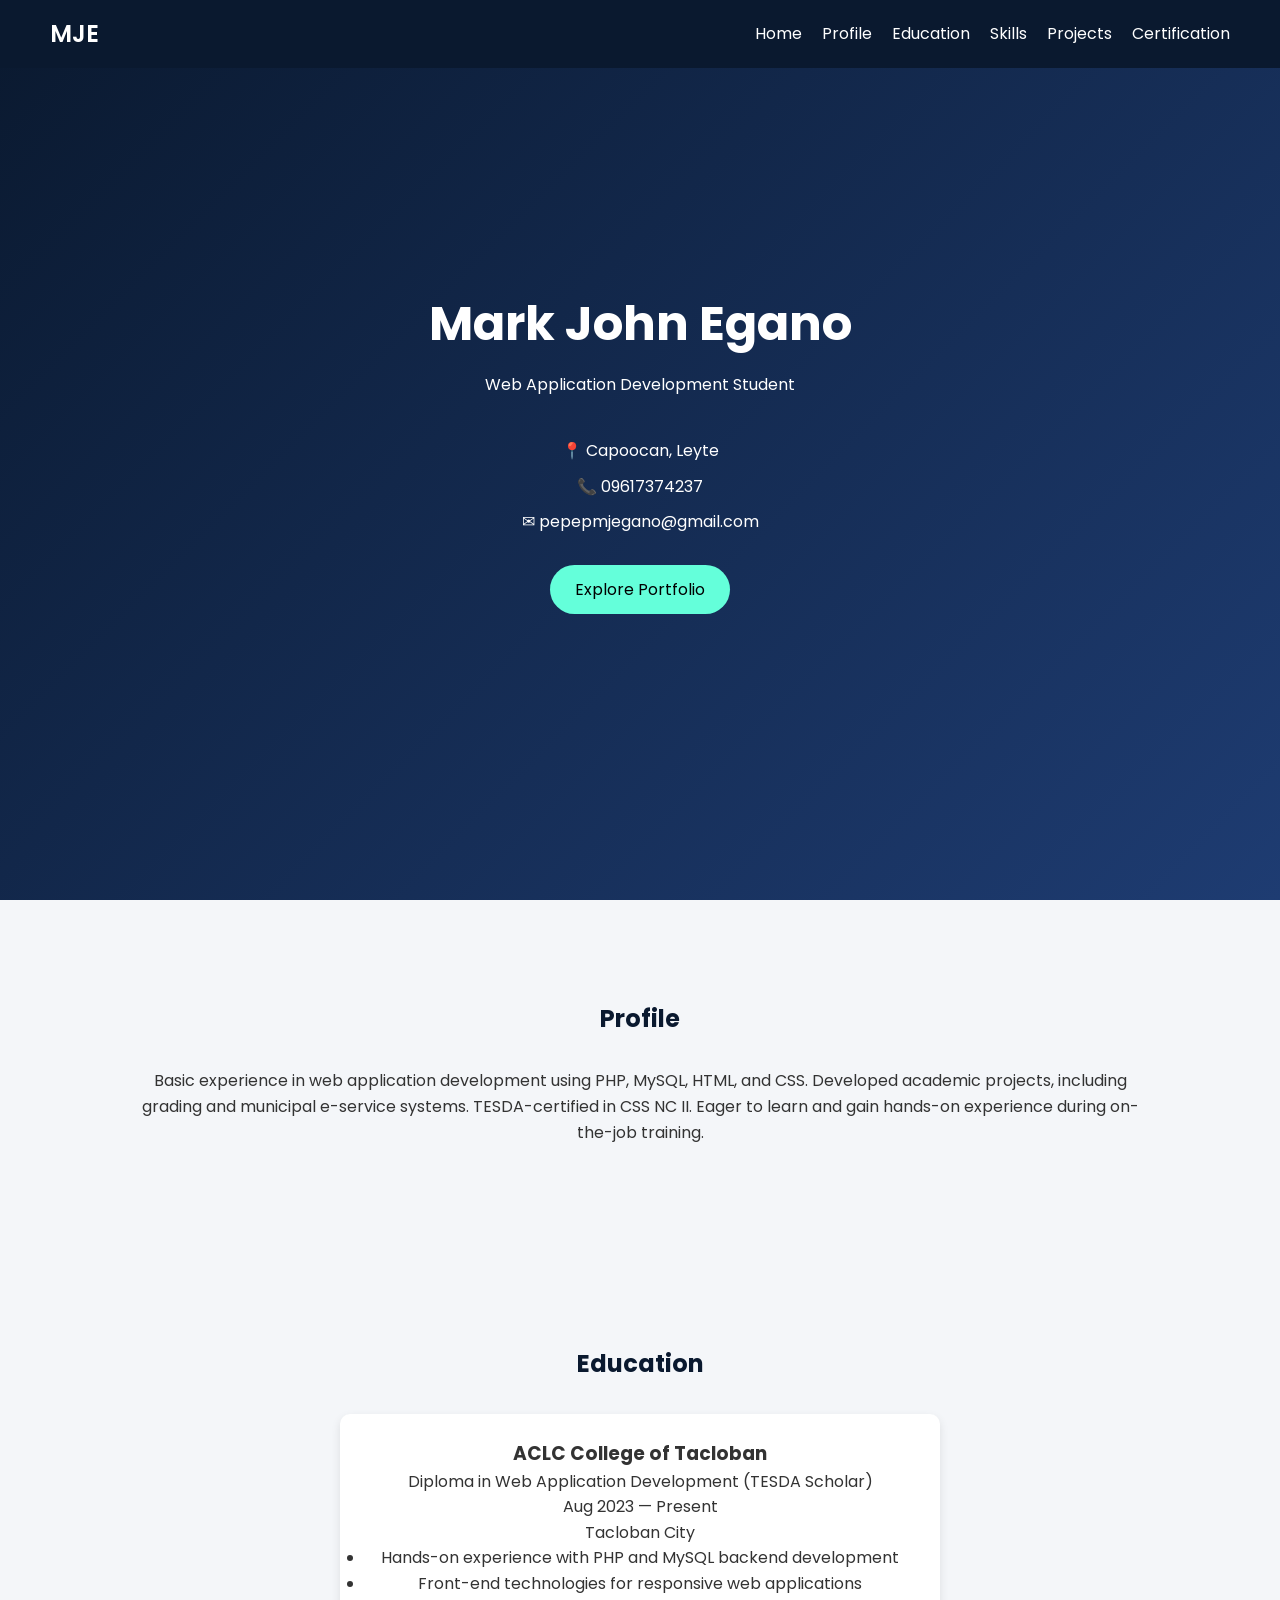
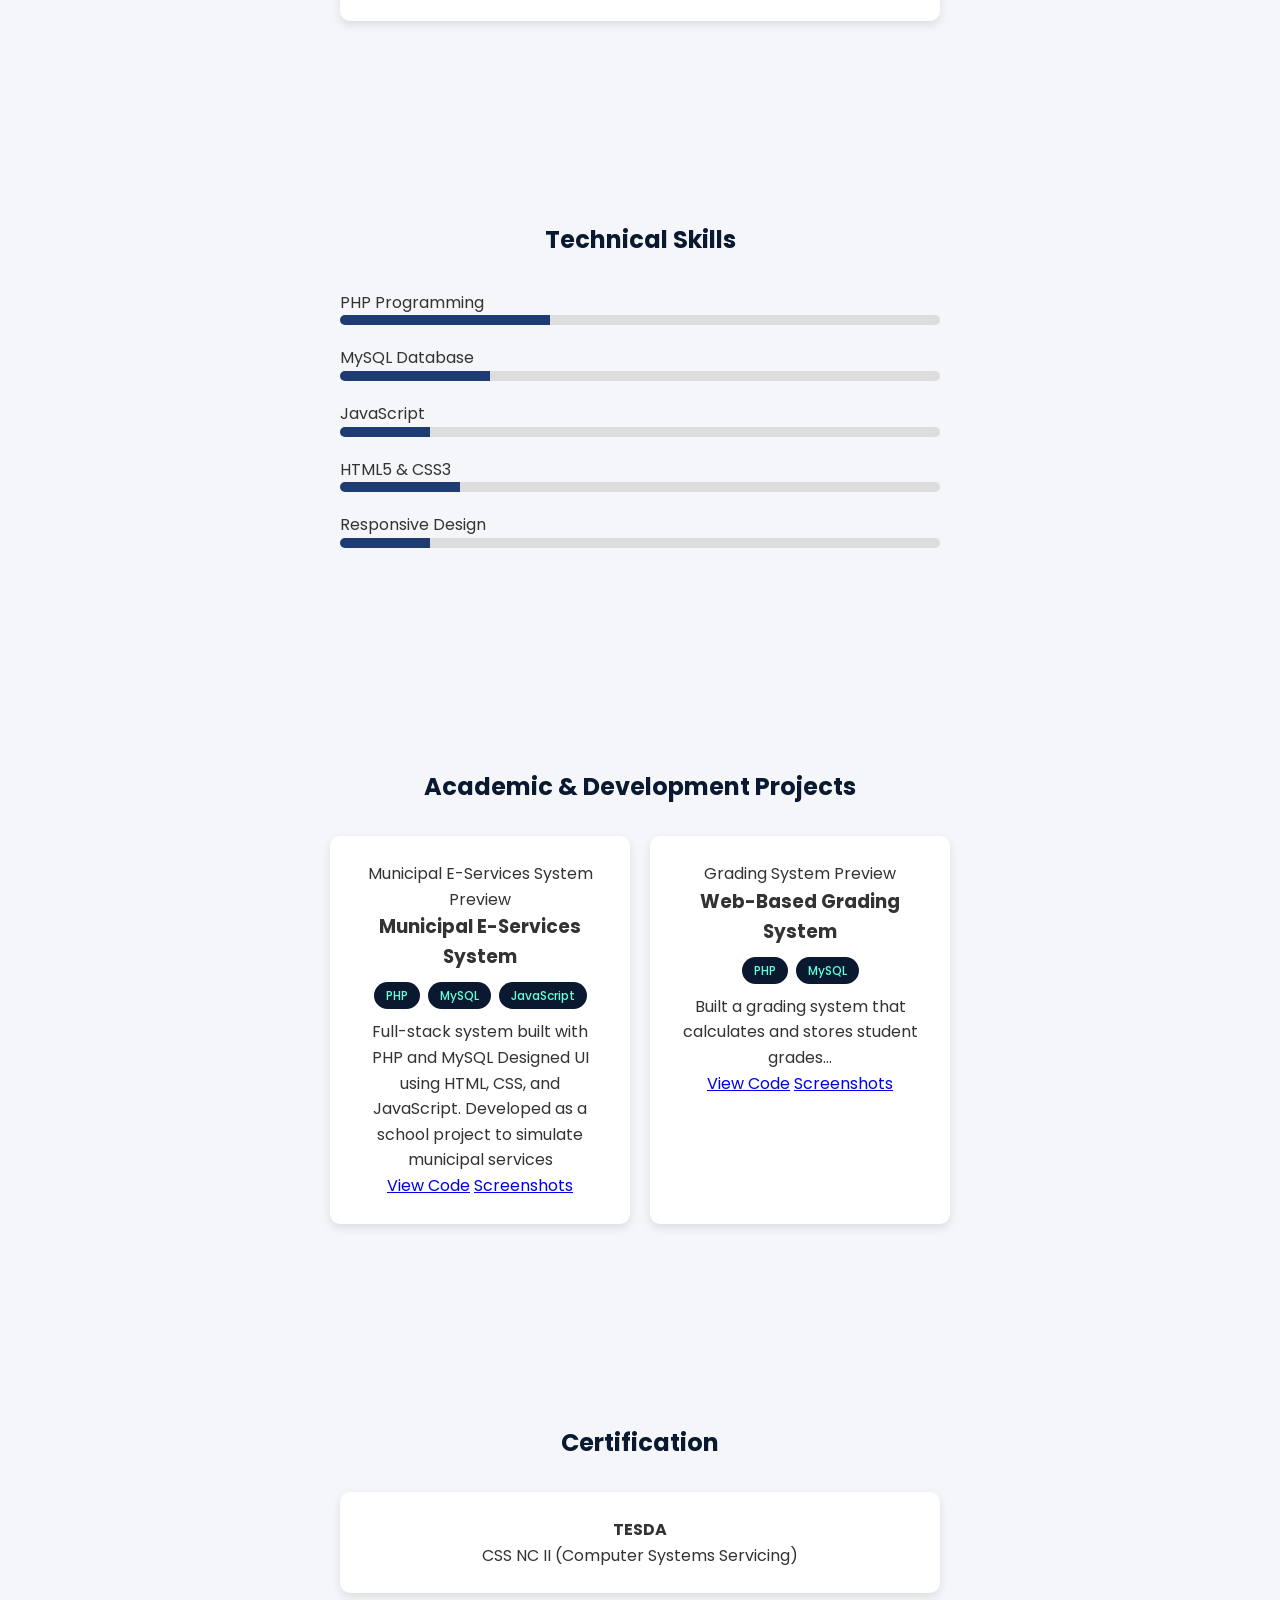
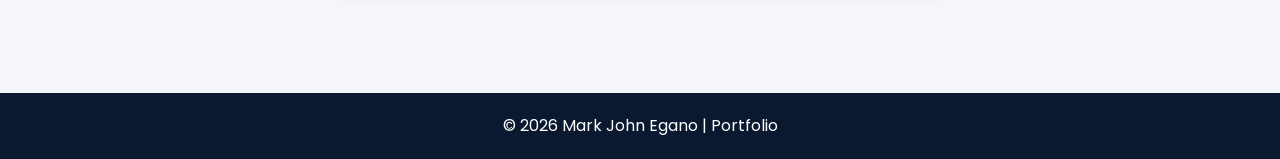
==== index.html @ ea3cf3da "Add files via upload" ====
<!DOCTYPE html>
<html lang="en">
<head>
    <meta charset="UTF-8">
    <meta name="viewport" content="width=device-width, initial-scale=1.0">
    <!-- Add these -->
    <meta name="description" content="Mark John Egano - Web Application Development student specializing in PHP, MySQL, and responsive web design.">
    <meta property="og:title" content="Mark John Egano | Portfolio">
    <meta property="og:description" content="Web developer portfolio showcasing academic projects in PHP and MySQL">
    <title>Mark John Egano | Portfolio</title>
    <link rel="stylesheet" href="style.css">
    <link href="https://fonts.googleapis.com/css2?family=Poppins:wght@300;400;600&display=swap" rel="stylesheet">
    <link rel="icon" type="image/svg+xml" href="data:image/svg+xml,<svg xmlns='http://www.w3.org/2000/svg' viewBox='0 0 100 100'><text y='.9em' font-size='90'>💻</text></svg>">
</head>

<body>
    
<div class="backdrop" id="backdrop"></div>

<header>
    <nav>
        <h2 class="logo">MJE</h2>

        <div class="hamburger" id="hamburger">
            <span></span>
            <span></span>
            <span></span>
        </div>

        <ul class="nav-links" id="navLinks">
            <li><a href="#home">Home</a></li>
            <li><a href="#about">Profile</a></li>
            <li><a href="#education">Education</a></li>
            <li><a href="#skills">Skills</a></li>
            <li><a href="#projects">Projects</a></li>
            <li><a href="#cert">Certification</a></li>
        </ul>
    </nav>
</header>

    <section id="home" class="hero">
        <h1>Mark John Egano</h1>
        <p>Web Application Development Student</p>

        <div class="contact">
            <p>📍 Capoocan, Leyte</p>
            <p>📞 09617374237</p>
            <p>✉ pepepmjegano@gmail.com</p>
        </div>

        <a href="#about" class="btn">Explore Portfolio</a>
    </section>


    <section id="about" class="section reveal">
        <h2>Profile</h2>
        <p>
            Basic experience in web application development using PHP, MySQL, HTML, and CSS. Developed academic projects, including grading and municipal e-service systems. TESDA-certified in CSS NC II. Eager to learn and gain hands-on experience during on-the-job training.
        </p>
    </section>


    <section id="education" class="section reveal">
        <h2>Education</h2>

        <div class="card">
            <h3>ACLC College of Tacloban</h3>
            <p>Diploma in Web Application Development (TESDA Scholar)</p>
            <p>Aug 2023 — Present</p>
            <p>Tacloban City</p>

            <ul>
                <li>Hands-on experience with PHP and MySQL backend development</li>
                <li>Front-end technologies for responsive web applications</li>
            </ul>
        </div>

    </section>


    <section id="skills" class="section reveal">
        <h2>Technical Skills</h2>

        <div class="skills-container">

            <div class="skill">
                <p>PHP Programming</p>
                <div class="bar">
                    <div class="progress php"></div>
                </div>
            </div>

            <div class="skill">
                <p>MySQL Database</p>
                <div class="bar">
                    <div class="progress mysql"></div>
                </div>
            </div>

            <div class="skill">
                <p>JavaScript</p>
                <div class="bar">
                    <div class="progress js"></div>
                </div>
            </div>

            <div class="skill">
                <p>HTML5 & CSS3</p>
                <div class="bar">
                    <div class="progress html"></div>
                </div>
            </div>

            <div class="skill">
                <p>Responsive Design</p>
                <div class="bar">
                    <div class="progress responsive"></div>
                </div>
            </div>

        </div>

    </section>


    <section id="projects" class="section reveal">
        <h2>Academic & Development Projects</h2>

        <div class="projects">
            
<div class="project-card">
    <div class="project-image">
        <!-- Placeholder for screenshot -->
        <div class="project-placeholder">Municipal E-Services System Preview</div>
        </div>
        <h3>Municipal E-Services System</h3>
        <div class="tech-stack">
            <span class="tag">PHP</span>
            <span class="tag">MySQL</span>
            <span class="tag">JavaScript</span>
        </div>
            <p>Full-stack system built with PHP and MySQL Designed UI using HTML, CSS, and JavaScript. Developed as a school project to simulate municipal services</p>
        <div class="project-links">
            <a href="https://github.com/peps01/municipal-e-services" target="_blank" class="link-btn">View Code</a>
            <a href="projects/municipal.html" class="link-btn">Screenshots</a>
        </div>
</div>
<div class="project-card">
    <div class="project-image">
        <!-- Placeholder for screenshot -->
        <div class="project-placeholder">Grading System Preview</div>
    </div>
    <h3>Web-Based Grading System</h3>
    <div class="tech-stack">
        <span class="tag">PHP</span>
        <span class="tag">MySQL</span>
    </div>
    <p>Built a grading system that calculates and stores student grades...</p>
    <div class="project-links">
        <a href="https://github.com/peps01/grading_system" target="_blank" class="link-btn">View Code</a>
        <a href="projects/grading.html" class="link-btn">Screenshots</a>
    </div>
</div>

        </div>

    </section>


    <section id="cert" class="section reveal">
        <h2>Certification</h2>

        <div class="card">
            <p><strong>TESDA</strong></p>
            <p>CSS NC II (Computer Systems Servicing)</p>
        </div>

    </section>


    <footer>
        <p>© 2026 Mark John Egano | Portfolio</p>
    </footer>

    <script src="script.js"></script>
</body>

</html>
---- style.css ----
* {
    margin: 0;
    padding: 0;
    box-sizing: border-box;
    font-family: 'Poppins',sans-serif;
}

body {
    background: #f4f6f9;
    color: #333;
    line-height: 1.6;
}


/* NAVBAR */

header {
    background: #0a192f;
    color: white;
    position: fixed;
    width: 100%;
    top: 0;
    z-index: 1000;
}

nav {
    display: flex;
    justify-content: space-between;
    align-items: center;
    padding: 15px 50px;
}

.logo {
    font-weight: 600;
}

.nav-links {
    list-style: none;
    display: flex;
    gap: 20px;
}

.nav-links a {
    color: white;
    text-decoration: none;
    transition: 0.3s;
}

.nav-links a:hover {
    color: #64ffda;
}


/* HERO */

.hero {
    height: 100vh;
    display: flex;
    flex-direction: column;
    justify-content: center;
    align-items: center;
    text-align: center;
    background: linear-gradient(135deg, #0a192f, #1e3c72);
    color: white;
    padding: 20px;
}

.hero h1 {
    font-size: 3rem;
}

.hero p {
    margin: 10px 0;
}

.contact {
    margin: 20px 0;
}

.btn {
    background: #64ffda;
    color: #000;
    padding: 12px 25px;
    text-decoration: none;
    border-radius: 25px;
    transition: 0.3s;
}

.btn:hover {
    background: white;
}


/* SECTIONS */

.section {
    padding: 100px 10%;
    text-align: center;
}

.section h2 {
    margin-bottom: 30px;
    color: #0a192f;
}


/* CARD */

.card {
    background: white;
    padding: 25px;
    border-radius: 10px;
    box-shadow: 0 4px 10px rgba(0, 0, 0, 0.1);
    max-width: 600px;
    margin: auto;
}


/* SKILLS */

.skills-container {
    max-width: 600px;
    margin: auto;
}

.skill {
    margin: 20px 0;
    text-align: left;
}

.bar {
    height: 10px;
    background: #ddd;
    border-radius: 20px;
    overflow: hidden;
}

.progress {
    height: 100%;
    width: 0;
    background: #1e3c72;
    transition: 1.5s;
}


/* SKILL LEVELS - BEGINNER */

.php {
    width: 35%;
}

.mysql {
    width: 25%;
}

.js {
    width: 15%;
}

.html {
    width: 20%;
}

.responsive {
    width: 15%;
}


/* PROJECTS */

.projects {
    display: flex;
    flex-wrap: wrap;
    gap: 20px;
    justify-content: center;
}

.project-card {
    background: white;
    padding: 25px;
    width: 300px;
    border-radius: 10px;
    box-shadow: 0 4px 10px rgba(0, 0, 0, 0.1);
    transition: 0.3s;
}

.project-card:hover {
    transform: translateY(-10px);
}

.tech-stack {
    display: flex;
    gap: 8px;
    margin: 10px 0;
    flex-wrap: wrap;
    justify-content: center;
}

.tag {
    background: #0a192f;
    color: #64ffda;
    padding: 4px 12px;
    border-radius: 20px;
    font-size: 0.75rem;
    font-weight: 500;
}


/* FOOTER */

footer {
    text-align: center;
    padding: 20px;
    background: #0a192f;
    color: white;
}


/* ANIMATION */

.reveal {
    opacity: 0;
    transform: translateY(50px);
    transition: 1s;
}

.reveal.active {
    opacity: 1;
    transform: translateY(0);
}


/* MOBILE */

/* 1. Mobile nav spacing — currently cramped */
@media(max-width:768px) {
    nav {
        flex-direction: column;
        gap: 15px;  /* ADD THIS */
        padding: 15px 20px;  /* Reduce horizontal padding on mobile */
    }
    .nav-links {
        flex-wrap: wrap;  /* ADD THIS — prevents overflow */
        justify-content: center;
        gap: 15px;
    }
}

/* 2. Section padding too aggressive on mobile */
@media(max-width:768px) {
    .section {
        padding: 60px 5%;  /* Reduce from 100px 10% */
    }
}

/* 3. Hero text can overflow on small screens */
.hero h1 {
    font-size: clamp(1.8rem, 5vw, 3rem);  /* Responsive font size */
}
/* HAMBURGER MENU - Hidden on desktop */
.hamburger {
    display: none;
    flex-direction: column;
    cursor: pointer;
    gap: 5px;
    z-index: 1001;
}

.hamburger span {
    width: 25px;
    height: 3px;
    background: white;
    border-radius: 3px;
    transition: 0.3s;
}


/* MOBILE STYLES */
@media(max-width: 768px) {
    nav {
        flex-direction: row; /* Keep horizontal layout */
        justify-content: space-between; /* Logo left, hamburger right */
        align-items: center;
        padding: 15px 20px; /* Slightly reduced padding */
    }

    .logo {
        order: 1; /* Logo stays on left */
    }

    .hamburger {
        display: flex;
        order: 2; /* Hamburger on right */
    }

    .nav-links {
        position: fixed;
        top: 0;
        right: -100%;
        width: 40%;
        height: 100vh;
        background: #0a192f;
        flex-direction: column;
        justify-content: center;
        align-items: center;
        gap: 30px;
        transition: 0.4s ease;
        z-index: 1000;
    }

    .nav-links.active {
        right: 0;
    }

    .nav-links a {
        font-size: 1.2rem;
    }

    /* Hamburger animation when active */
    .hamburger.active span:nth-child(1) {
        transform: rotate(45deg) translate(5px, 5px);
    }

    .hamburger.active span:nth-child(2) {
        opacity: 0;
    }

    .hamburger.active span:nth-child(3) {
        transform: rotate(-45deg) translate(7px, -6px);
    }
}

.backdrop {
    display: none;
    position: fixed;
    top: 0;
    left: 0;
    width: 100%;
    height: 100%;
    background: rgba(0, 0, 0, 0.5);
    z-index: 999;
}

.backdrop.active {
    display: block;
}
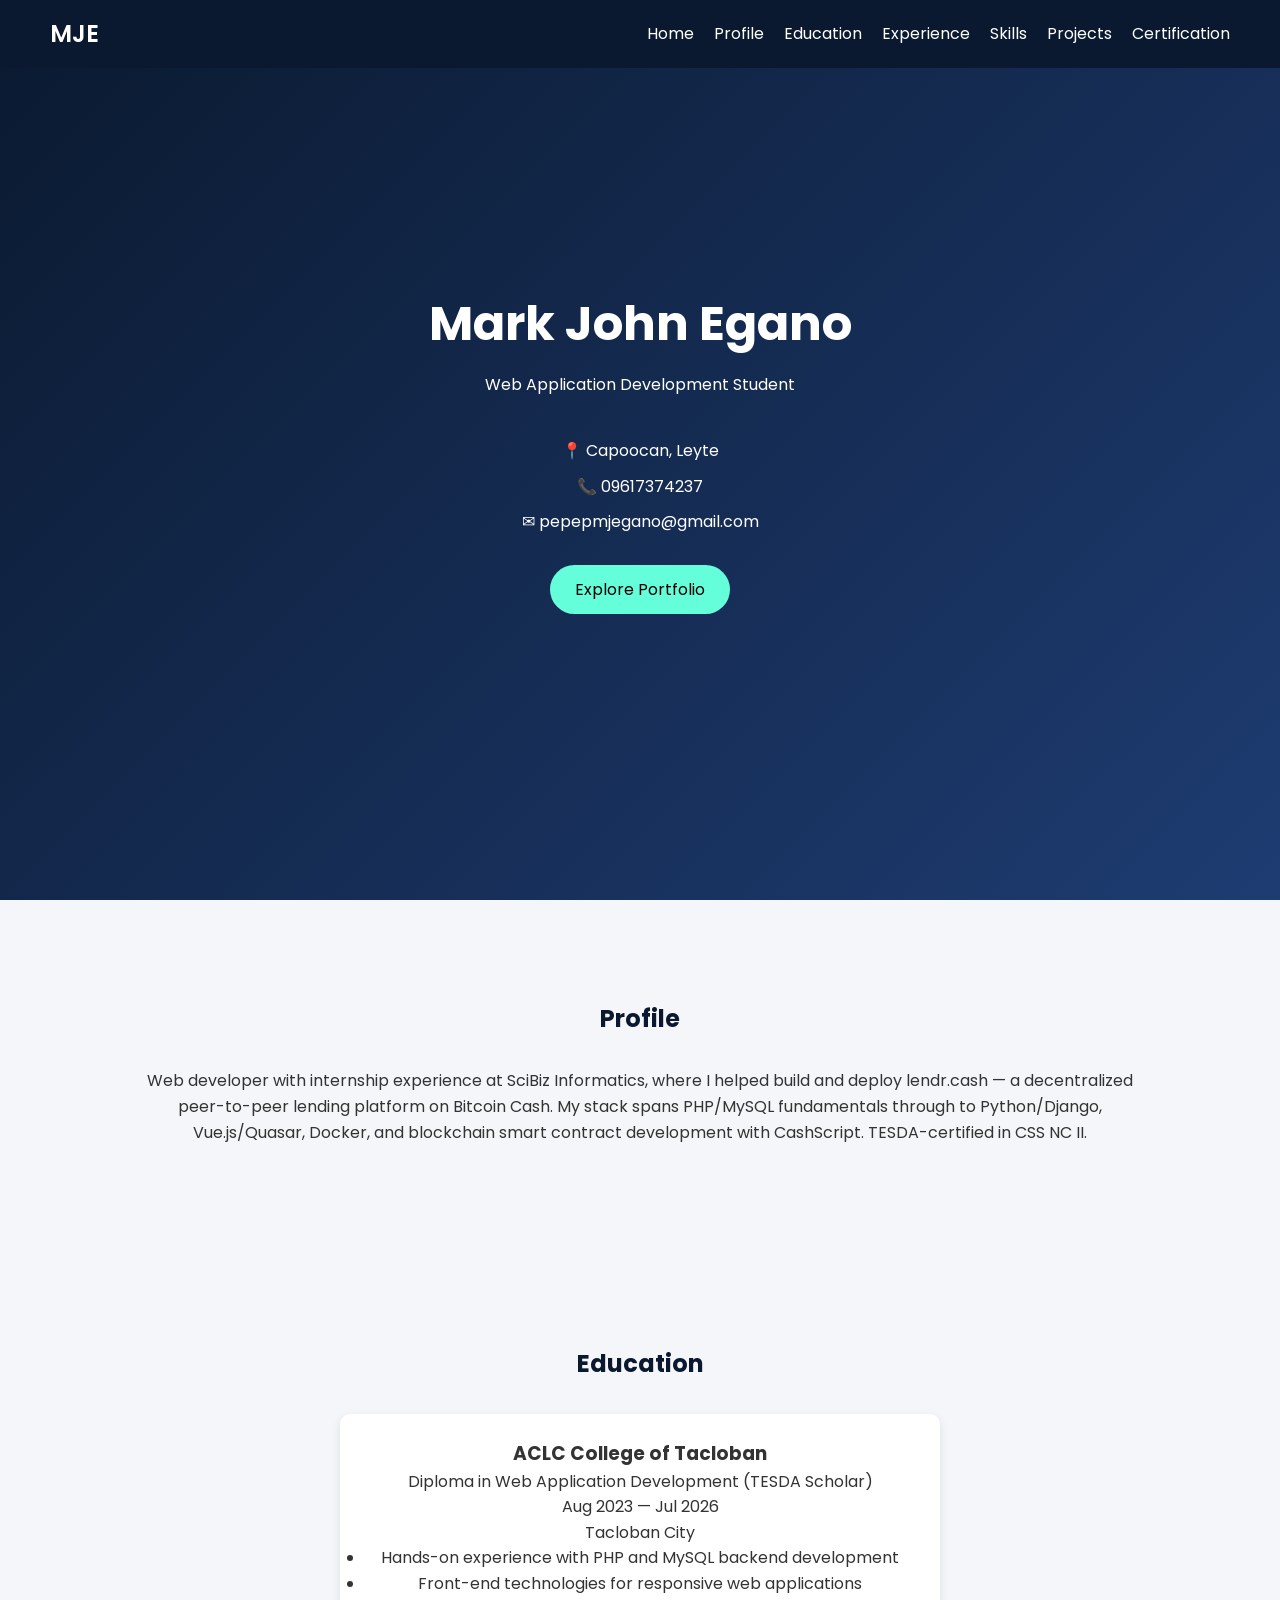
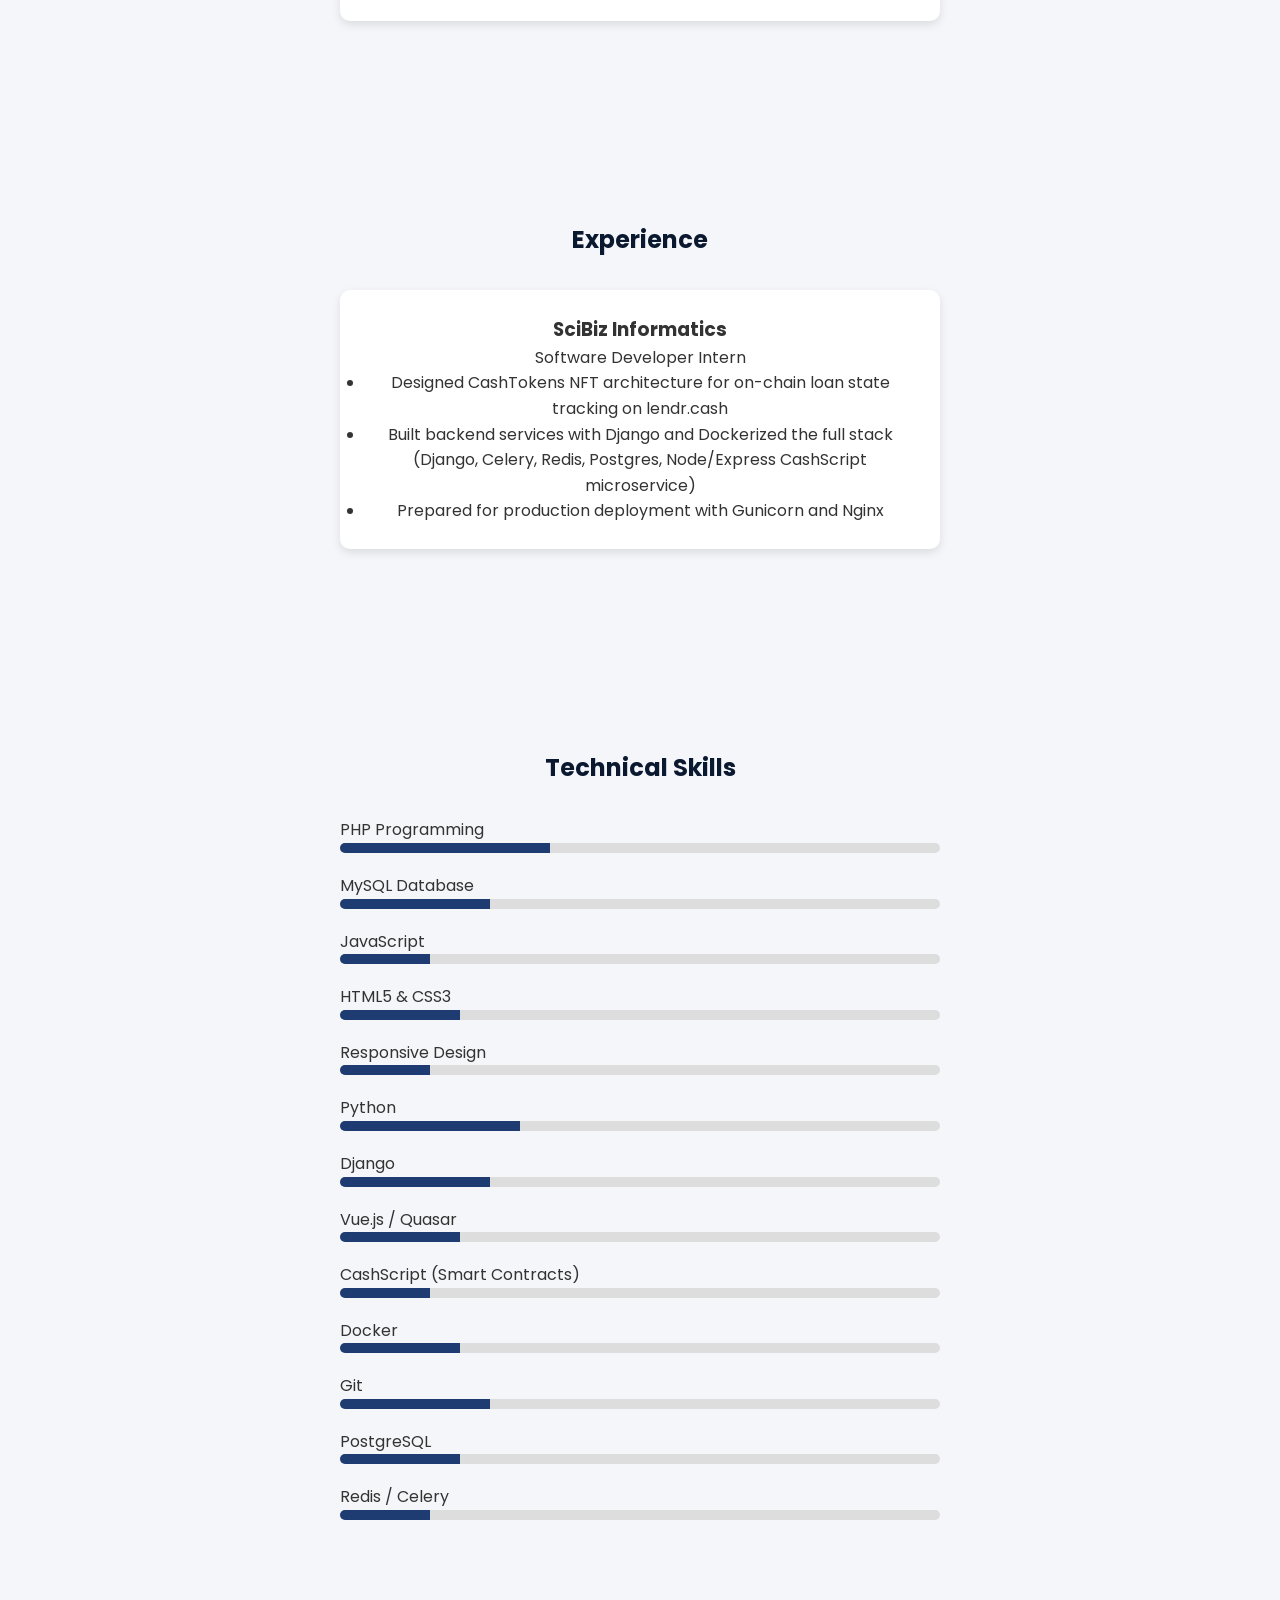
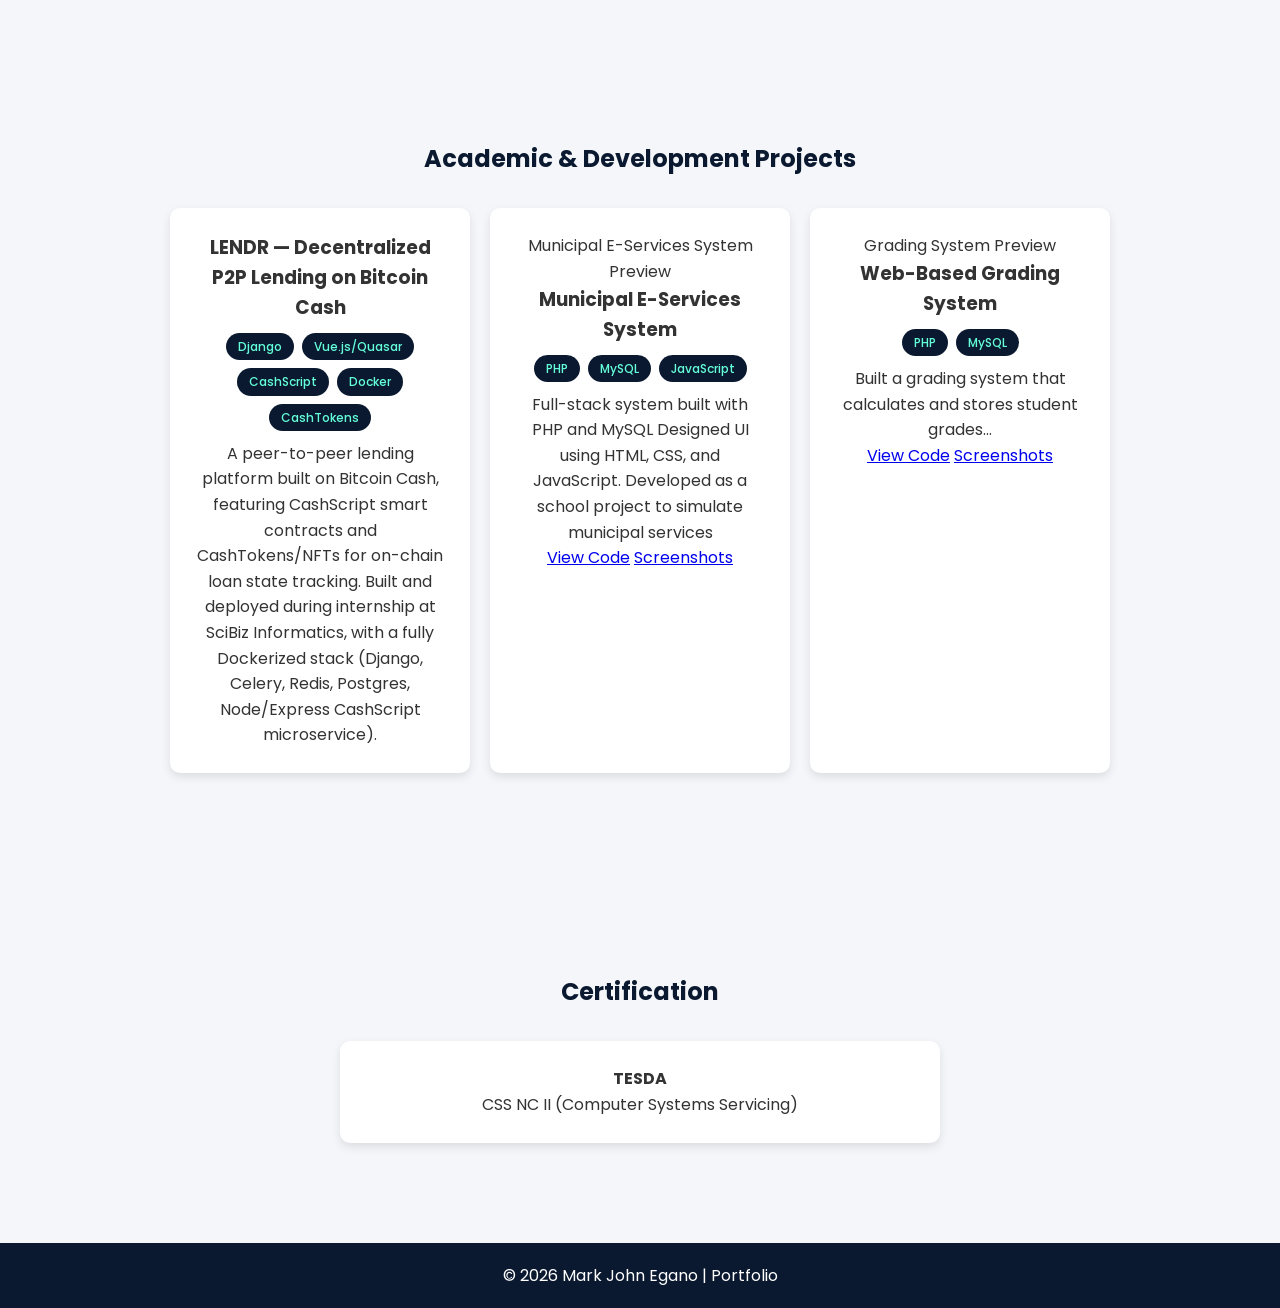
==== commit 39814638: "Update" ====
--- a/index.html
+++ b/index.html
@@ -31,6 +31,7 @@
             <li><a href="#home">Home</a></li>
             <li><a href="#about">Profile</a></li>
             <li><a href="#education">Education</a></li>
+            <li><a href="#experience">Experience</a></li>
             <li><a href="#skills">Skills</a></li>
             <li><a href="#projects">Projects</a></li>
             <li><a href="#cert">Certification</a></li>
@@ -54,9 +55,9 @@
 
     <section id="about" class="section reveal">
         <h2>Profile</h2>
-        <p>
-            Basic experience in web application development using PHP, MySQL, HTML, and CSS. Developed academic projects, including grading and municipal e-service systems. TESDA-certified in CSS NC II. Eager to learn and gain hands-on experience during on-the-job training.
-        </p>
+            <p>
+                Web developer with internship experience at SciBiz Informatics, where I helped build and deploy lendr.cash — a decentralized peer-to-peer lending platform on Bitcoin Cash. My stack spans PHP/MySQL fundamentals through to Python/Django, Vue.js/Quasar, Docker, and blockchain smart contract development with CashScript. TESDA-certified in CSS NC II.
+            </p>
     </section>
 
 
@@ -66,7 +67,7 @@
         <div class="card">
             <h3>ACLC College of Tacloban</h3>
             <p>Diploma in Web Application Development (TESDA Scholar)</p>
-            <p>Aug 2023 — Present</p>
+            <p>Aug 2023 — Jul 2026</p>
             <p>Tacloban City</p>
 
             <ul>
@@ -78,6 +79,23 @@
     </section>
 
 
+    <section id="experience" class="section reveal">
+        <h2>Experience</h2>
+
+        <div class="card">
+            <h3>SciBiz Informatics</h3>
+            <p>Software Developer Intern</p>
+
+            <ul>
+                <li>Designed CashTokens NFT architecture for on-chain loan state tracking on lendr.cash</li>
+                <li>Built backend services with Django and Dockerized the full stack (Django, Celery, Redis, Postgres, Node/Express CashScript microservice)</li>
+                <li>Prepared for production deployment with Gunicorn and Nginx</li>
+            </ul>
+        </div>
+
+    </section>
+
+
     <section id="skills" class="section reveal">
         <h2>Technical Skills</h2>
 
@@ -118,6 +136,62 @@
                 </div>
             </div>
 
+            <div class="skill">
+                <p>Python</p>
+                <div class="bar">
+                    <div class="progress python"></div>
+                </div>
+            </div>
+
+            <div class="skill">
+                <p>Django</p>
+                <div class="bar">
+                    <div class="progress django"></div>
+                </div>
+            </div>
+
+            <div class="skill">
+                <p>Vue.js / Quasar</p>
+                <div class="bar">
+                    <div class="progress vue"></div>
+                </div>
+            </div>
+
+            <div class="skill">
+                <p>CashScript (Smart Contracts)</p>
+                <div class="bar">
+                    <div class="progress cashscript"></div>
+                </div>
+            </div>
+
+            <div class="skill">
+                <p>Docker</p>
+                <div class="bar">
+                    <div class="progress docker"></div>
+                </div>
+            </div>
+
+            <div class="skill">
+                <p>Git</p>
+                <div class="bar">
+                    <div class="progress git"></div>
+                </div>
+            </div>
+
+            <div class="skill">
+                <p>PostgreSQL</p>
+                <div class="bar">
+                    <div class="progress postgresql"></div>
+                </div>
+            </div>
+
+            <div class="skill">
+                <p>Redis / Celery</p>
+                <div class="bar">
+                    <div class="progress redis-celery"></div>
+                </div>
+            </div>
+
         </div>
 
     </section>
@@ -128,6 +202,18 @@
 
         <div class="projects">
             
+<a href="https://lendr.cash" target="_blank" rel="noopener noreferrer" class="project-card project-card-link">
+    <h3>LENDR — Decentralized P2P Lending on Bitcoin Cash</h3>
+    <div class="tech-stack">
+        <span class="tag">Django</span>
+        <span class="tag">Vue.js/Quasar</span>
+        <span class="tag">CashScript</span>
+        <span class="tag">Docker</span>
+        <span class="tag">CashTokens</span>
+    </div>
+    <p>A peer-to-peer lending platform built on Bitcoin Cash, featuring CashScript smart contracts and CashTokens/NFTs for on-chain loan state tracking. Built and deployed during internship at SciBiz Informatics, with a fully Dockerized stack (Django, Celery, Redis, Postgres, Node/Express CashScript microservice).</p>
+</a>
+
 <div class="project-card">
     <div class="project-image">
         <!-- Placeholder for screenshot -->
--- a/style.css
+++ b/style.css
@@ -165,6 +165,38 @@
     width: 15%;
 }
 
+.python {
+    width: 30%;
+}
+
+.django {
+    width: 25%;
+}
+
+.vue {
+    width: 20%;
+}
+
+.cashscript {
+    width: 15%;
+}
+
+.docker {
+    width: 20%;
+}
+
+.git {
+    width: 25%;
+}
+
+.postgresql {
+    width: 20%;
+}
+
+.redis-celery {
+    width: 15%;
+}
+
 
 /* PROJECTS */
 
@@ -186,6 +218,12 @@
 
 .project-card:hover {
     transform: translateY(-10px);
+}
+
+.project-card-link {
+    display: block;
+    text-decoration: none;
+    color: #333;
 }
 
 .tech-stack {
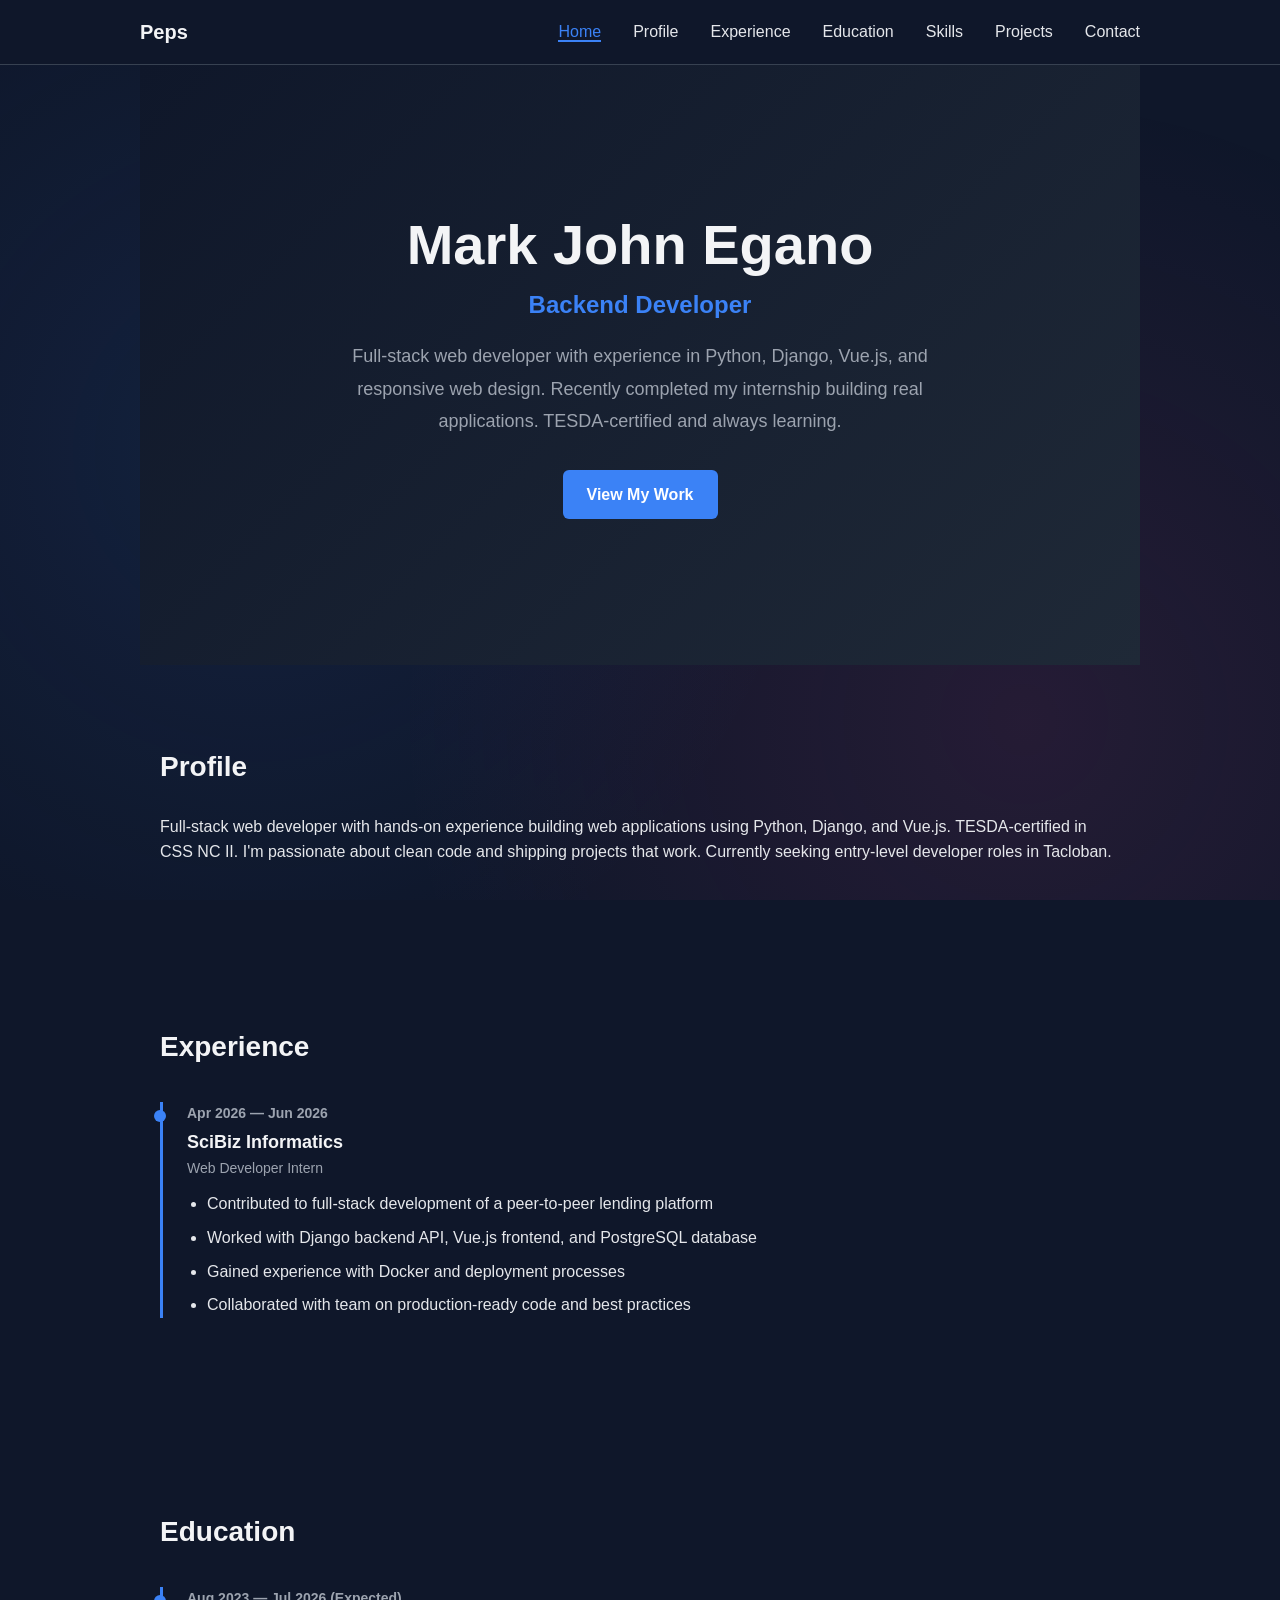
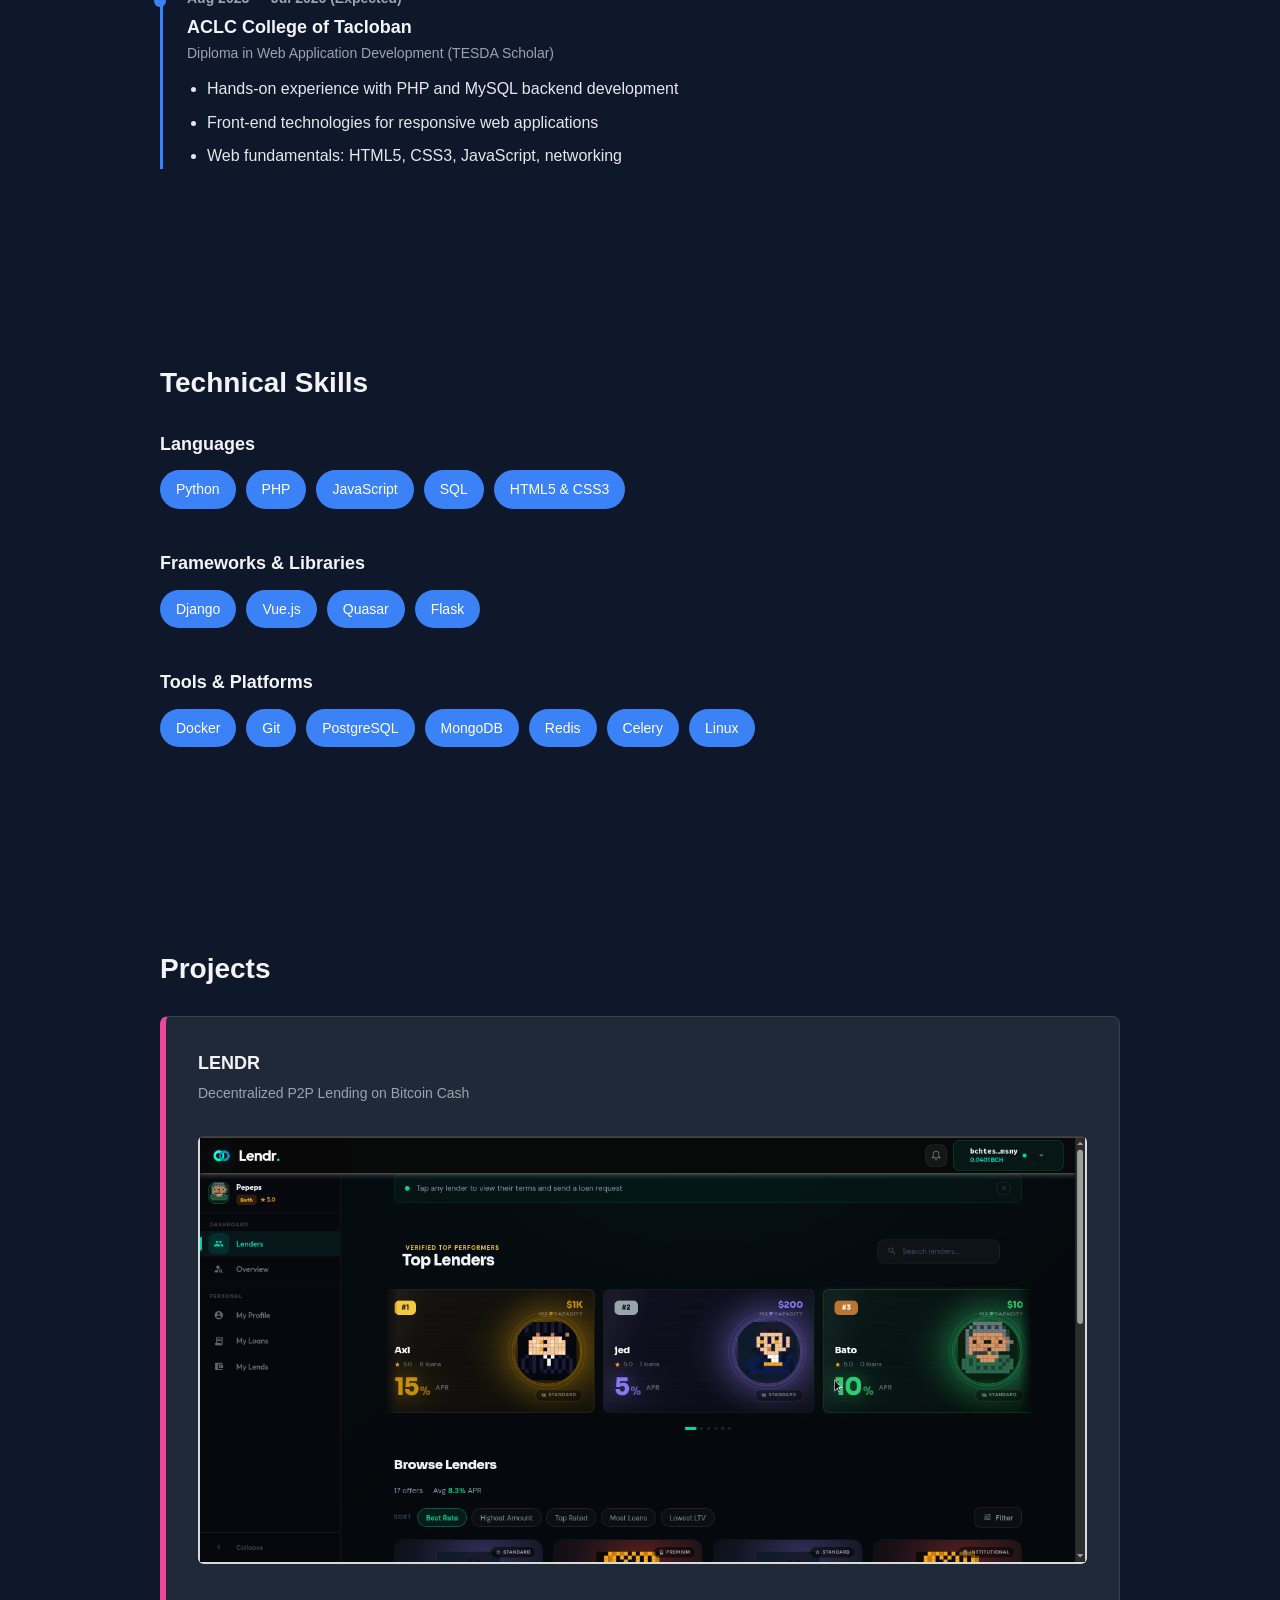
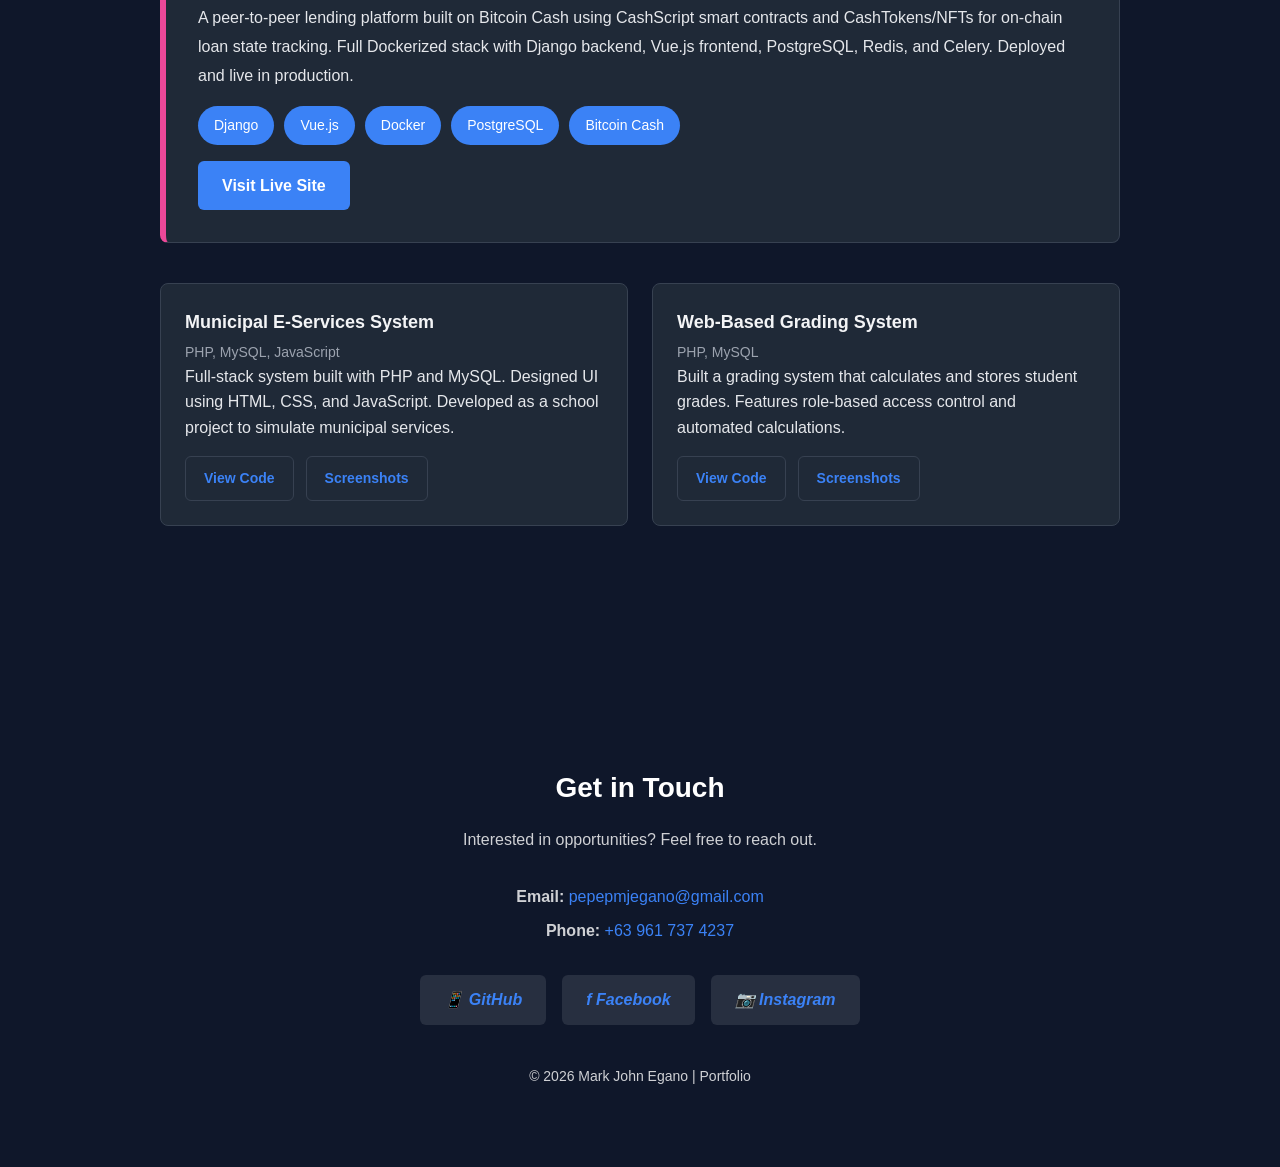
==== commit 8ecece38: "Portfolio redesign: dark theme, new layout, updated content" ====
--- a/index.html
+++ b/index.html
@@ -3,272 +3,235 @@
 <head>
     <meta charset="UTF-8">
     <meta name="viewport" content="width=device-width, initial-scale=1.0">
-    <!-- Add these -->
-    <meta name="description" content="Mark John Egano - Web Application Development student specializing in PHP, MySQL, and responsive web design.">
+    <meta name="description" content="Mark John Egano - Backend Developer. TESDA-certified web developer specializing in Django, Vue.js, and blockchain development.">
     <meta property="og:title" content="Mark John Egano | Portfolio">
-    <meta property="og:description" content="Web developer portfolio showcasing academic projects in PHP and MySQL">
+    <meta property="og:description" content="Backend developer portfolio showcasing Django, Vue.js, and blockchain projects">
     <title>Mark John Egano | Portfolio</title>
     <link rel="stylesheet" href="style.css">
-    <link href="https://fonts.googleapis.com/css2?family=Poppins:wght@300;400;600&display=swap" rel="stylesheet">
     <link rel="icon" type="image/svg+xml" href="data:image/svg+xml,<svg xmlns='http://www.w3.org/2000/svg' viewBox='0 0 100 100'><text y='.9em' font-size='90'>💻</text></svg>">
+    <style>
+        body::before {
+            content: '';
+            position: fixed;
+            top: 0;
+            left: 0;
+            width: 100%;
+            height: 100%;
+            background:
+                radial-gradient(circle at 20% 50%, rgba(59, 130, 246, 0.1) 0%, transparent 50%),
+                radial-gradient(circle at 80% 80%, rgba(236, 72, 153, 0.1) 0%, transparent 50%);
+            animation: move 15s ease-in-out infinite;
+            pointer-events: none;
+            z-index: -1;
+        }
+
+        @keyframes move {
+            0%, 100% { transform: translate(0, 0); }
+            25% { transform: translate(30px, -50px); }
+            50% { transform: translate(-20px, 20px); }
+            75% { transform: translate(50px, 30px); }
+        }
+    </style>
 </head>
 
 <body>
-    
-<div class="backdrop" id="backdrop"></div>
-
-<header>
-    <nav>
-        <h2 class="logo">MJE</h2>
-
-        <div class="hamburger" id="hamburger">
-            <span></span>
-            <span></span>
-            <span></span>
-        </div>
-
-        <ul class="nav-links" id="navLinks">
-            <li><a href="#home">Home</a></li>
-            <li><a href="#about">Profile</a></li>
-            <li><a href="#education">Education</a></li>
-            <li><a href="#experience">Experience</a></li>
-            <li><a href="#skills">Skills</a></li>
-            <li><a href="#projects">Projects</a></li>
-            <li><a href="#cert">Certification</a></li>
+
+<nav class="navbar">
+    <div class="nav-container">
+        <a href="#" class="logo">Peps</a>
+        <ul class="nav-links">
+            <li><a href="#home" class="nav-link">Home</a></li>
+            <li><a href="#about" class="nav-link">Profile</a></li>
+            <li><a href="#experience" class="nav-link">Experience</a></li>
+            <li><a href="#education" class="nav-link">Education</a></li>
+            <li><a href="#skills" class="nav-link">Skills</a></li>
+            <li><a href="#projects" class="nav-link">Projects</a></li>
+            <li><a href="#contact" class="nav-link">Contact</a></li>
         </ul>
-    </nav>
-</header>
-
-    <section id="home" class="hero">
+        <div class="hamburger">☰</div>
+    </div>
+</nav>
+
+<section id="home" class="hero">
+    <div class="hero-content">
         <h1>Mark John Egano</h1>
-        <p>Web Application Development Student</p>
-
-        <div class="contact">
-            <p>📍 Capoocan, Leyte</p>
-            <p>📞 09617374237</p>
-            <p>✉ pepepmjegano@gmail.com</p>
-        </div>
-
-        <a href="#about" class="btn">Explore Portfolio</a>
-    </section>
-
-
-    <section id="about" class="section reveal">
-        <h2>Profile</h2>
-            <p>
-                Web developer with internship experience at SciBiz Informatics, where I helped build and deploy lendr.cash — a decentralized peer-to-peer lending platform on Bitcoin Cash. My stack spans PHP/MySQL fundamentals through to Python/Django, Vue.js/Quasar, Docker, and blockchain smart contract development with CashScript. TESDA-certified in CSS NC II.
-            </p>
-    </section>
-
-
-    <section id="education" class="section reveal">
-        <h2>Education</h2>
-
-        <div class="card">
+        <p class="hero-tagline">Backend Developer</p>
+        <p class="hero-description">
+            Full-stack web developer with experience in Python, Django, Vue.js, and responsive web design.
+            Recently completed my internship building real applications. TESDA-certified and always learning.
+        </p>
+        <a href="#projects" class="btn">View My Work</a>
+    </div>
+</section>
+
+<section id="about">
+    <h2>Profile</h2>
+    <p>
+        Full-stack web developer with hands-on experience building web applications using Python,
+        Django, and Vue.js. TESDA-certified in CSS NC II. I'm passionate about clean code and
+        shipping projects that work. Currently seeking entry-level developer roles in Tacloban.
+    </p>
+</section>
+
+<section id="experience">
+    <h2>Experience</h2>
+    <div class="timeline">
+        <div class="timeline-item">
+            <div class="timeline-date">Apr 2026 — Jun 2026</div>
+            <h3>SciBiz Informatics</h3>
+            <p class="role-title">Web Developer Intern</p>
+            <ul>
+                <li>Contributed to full-stack development of a peer-to-peer lending platform</li>
+                <li>Worked with Django backend API, Vue.js frontend, and PostgreSQL database</li>
+                <li>Gained experience with Docker and deployment processes</li>
+                <li>Collaborated with team on production-ready code and best practices</li>
+            </ul>
+        </div>
+    </div>
+</section>
+
+<section id="education">
+    <h2>Education</h2>
+    <div class="timeline">
+        <div class="timeline-item">
+            <div class="timeline-date">Aug 2023 — Jul 2026 (Expected)</div>
             <h3>ACLC College of Tacloban</h3>
-            <p>Diploma in Web Application Development (TESDA Scholar)</p>
-            <p>Aug 2023 — Jul 2026</p>
-            <p>Tacloban City</p>
-
+            <p class="role-title">Diploma in Web Application Development (TESDA Scholar)</p>
             <ul>
                 <li>Hands-on experience with PHP and MySQL backend development</li>
                 <li>Front-end technologies for responsive web applications</li>
+                <li>Web fundamentals: HTML5, CSS3, JavaScript, networking</li>
             </ul>
         </div>
-
+    </div>
+</section>
+
+<section id="skills">
+    <h2>Technical Skills</h2>
+
+    <div class="skills-group">
+        <h3>Languages</h3>
+        <div class="skill-tags">
+            <span class="skill-tag">Python</span>
+            <span class="skill-tag">PHP</span>
+            <span class="skill-tag">JavaScript</span>
+            <span class="skill-tag">SQL</span>
+            <span class="skill-tag">HTML5 & CSS3</span>
+        </div>
+    </div>
+
+    <div class="skills-group">
+        <h3>Frameworks & Libraries</h3>
+        <div class="skill-tags">
+            <span class="skill-tag">Django</span>
+            <span class="skill-tag">Vue.js</span>
+            <span class="skill-tag">Quasar</span>
+            <span class="skill-tag">Flask</span>
+        </div>
+    </div>
+
+    <div class="skills-group">
+        <h3>Tools & Platforms</h3>
+        <div class="skill-tags">
+            <span class="skill-tag">Docker</span>
+            <span class="skill-tag">Git</span>
+            <span class="skill-tag">PostgreSQL</span>
+            <span class="skill-tag">MongoDB</span>
+            <span class="skill-tag">Redis</span>
+            <span class="skill-tag">Celery</span>
+            <span class="skill-tag">Linux</span>
+        </div>
+    </div>
+</section>
+
+<section id="projects">
+    <h2>Projects</h2>
+
+    <div class="card featured">
+        <div class="project-header">
+            <h3>LENDR</h3>
+            <p class="project-subtitle">Decentralized P2P Lending on Bitcoin Cash</p>
+        </div>
+
+        <div class="project-image-placeholder">
+            <img src="projects/img/P2P.png" alt="LENDR Preview" style="width: 100%; border-radius: 6px; margin: 16px 0;">
+        </div>
+
+        <p class="project-description">
+            A peer-to-peer lending platform built on Bitcoin Cash using CashScript smart contracts
+            and CashTokens/NFTs for on-chain loan state tracking. Full Dockerized stack with Django
+            backend, Vue.js frontend, PostgreSQL, Redis, and Celery. Deployed and live in production.
+        </p>
+
+        <div class="skill-tags" style="margin: 16px 0;">
+            <span class="skill-tag">Django</span>
+            <span class="skill-tag">Vue.js</span>
+            <span class="skill-tag">Docker</span>
+            <span class="skill-tag">PostgreSQL</span>
+            <span class="skill-tag">Bitcoin Cash</span>
+        </div>
+
+        <div class="project-links">
+            <a href="https://lendr.cash" class="btn" target="_blank">Visit Live Site</a>
+        </div>
+    </div>
+
+    <div class="projects-grid">
+        <div class="card">
+            <h3>Municipal E-Services System</h3>
+            <p class="project-subtitle">PHP, MySQL, JavaScript</p>
+            <p>
+                Full-stack system built with PHP and MySQL. Designed UI using HTML, CSS, and JavaScript.
+                Developed as a school project to simulate municipal services.
+            </p>
+            <div class="project-links">
+                <a href="https://github.com/peps01/municipal-e-services" class="btn-secondary" target="_blank">View Code</a>
+                <a href="projects/municipal.html" class="btn-secondary">Screenshots</a>
+            </div>
+        </div>
+
+        <div class="card">
+            <h3>Web-Based Grading System</h3>
+            <p class="project-subtitle">PHP, MySQL</p>
+            <p>
+                Built a grading system that calculates and stores student grades. Features role-based
+                access control and automated calculations.
+            </p>
+            <div class="project-links">
+                <a href="https://github.com/peps01/grading_system" class="btn-secondary" target="_blank">View Code</a>
+                <a href="projects/grading.html" class="btn-secondary">Screenshots</a>
+            </div>
+        </div>
+    </div>
+</section>
+
+<footer id="contact" class="footer">
+    <section class="footer-content">
+        <h2>Get in Touch</h2>
+        <p>Interested in opportunities? Feel free to reach out.</p>
+
+        <div class="contact-info">
+            <p><strong>Email:</strong> <a href="mailto:pepepmjegano@gmail.com">pepepmjegano@gmail.com</a></p>
+            <p><strong>Phone:</strong> <a href="tel:09617374237">+63 961 737 4237</a></p>
+        </div>
+
+        <div class="social-links">
+            <a href="https://github.com/peps01" class="social-btn" title="GitHub" target="_blank">
+                <i class="icon-github">📱 GitHub</i>
+            </a>
+            <a href="https://www.facebook.com/share/18otMKzNnx/" class="social-btn" title="Facebook" target="_blank">
+                <i class="icon-facebook">f Facebook</i>
+            </a>
+            <a href="https://instagram.com/xpe.pepsx" class="social-btn" title="Instagram" target="_blank">
+                <i class="icon-instagram">📷 Instagram</i>
+            </a>
+        </div>
+
+        <p class="footer-credit">© 2026 Mark John Egano | Portfolio</p>
     </section>
-
-
-    <section id="experience" class="section reveal">
-        <h2>Experience</h2>
-
-        <div class="card">
-            <h3>SciBiz Informatics</h3>
-            <p>Software Developer Intern</p>
-
-            <ul>
-                <li>Designed CashTokens NFT architecture for on-chain loan state tracking on lendr.cash</li>
-                <li>Built backend services with Django and Dockerized the full stack (Django, Celery, Redis, Postgres, Node/Express CashScript microservice)</li>
-                <li>Prepared for production deployment with Gunicorn and Nginx</li>
-            </ul>
-        </div>
-
-    </section>
-
-
-    <section id="skills" class="section reveal">
-        <h2>Technical Skills</h2>
-
-        <div class="skills-container">
-
-            <div class="skill">
-                <p>PHP Programming</p>
-                <div class="bar">
-                    <div class="progress php"></div>
-                </div>
-            </div>
-
-            <div class="skill">
-                <p>MySQL Database</p>
-                <div class="bar">
-                    <div class="progress mysql"></div>
-                </div>
-            </div>
-
-            <div class="skill">
-                <p>JavaScript</p>
-                <div class="bar">
-                    <div class="progress js"></div>
-                </div>
-            </div>
-
-            <div class="skill">
-                <p>HTML5 & CSS3</p>
-                <div class="bar">
-                    <div class="progress html"></div>
-                </div>
-            </div>
-
-            <div class="skill">
-                <p>Responsive Design</p>
-                <div class="bar">
-                    <div class="progress responsive"></div>
-                </div>
-            </div>
-
-            <div class="skill">
-                <p>Python</p>
-                <div class="bar">
-                    <div class="progress python"></div>
-                </div>
-            </div>
-
-            <div class="skill">
-                <p>Django</p>
-                <div class="bar">
-                    <div class="progress django"></div>
-                </div>
-            </div>
-
-            <div class="skill">
-                <p>Vue.js / Quasar</p>
-                <div class="bar">
-                    <div class="progress vue"></div>
-                </div>
-            </div>
-
-            <div class="skill">
-                <p>CashScript (Smart Contracts)</p>
-                <div class="bar">
-                    <div class="progress cashscript"></div>
-                </div>
-            </div>
-
-            <div class="skill">
-                <p>Docker</p>
-                <div class="bar">
-                    <div class="progress docker"></div>
-                </div>
-            </div>
-
-            <div class="skill">
-                <p>Git</p>
-                <div class="bar">
-                    <div class="progress git"></div>
-                </div>
-            </div>
-
-            <div class="skill">
-                <p>PostgreSQL</p>
-                <div class="bar">
-                    <div class="progress postgresql"></div>
-                </div>
-            </div>
-
-            <div class="skill">
-                <p>Redis / Celery</p>
-                <div class="bar">
-                    <div class="progress redis-celery"></div>
-                </div>
-            </div>
-
-        </div>
-
-    </section>
-
-
-    <section id="projects" class="section reveal">
-        <h2>Academic & Development Projects</h2>
-
-        <div class="projects">
-            
-<a href="https://lendr.cash" target="_blank" rel="noopener noreferrer" class="project-card project-card-link">
-    <h3>LENDR — Decentralized P2P Lending on Bitcoin Cash</h3>
-    <div class="tech-stack">
-        <span class="tag">Django</span>
-        <span class="tag">Vue.js/Quasar</span>
-        <span class="tag">CashScript</span>
-        <span class="tag">Docker</span>
-        <span class="tag">CashTokens</span>
-    </div>
-    <p>A peer-to-peer lending platform built on Bitcoin Cash, featuring CashScript smart contracts and CashTokens/NFTs for on-chain loan state tracking. Built and deployed during internship at SciBiz Informatics, with a fully Dockerized stack (Django, Celery, Redis, Postgres, Node/Express CashScript microservice).</p>
-</a>
-
-<div class="project-card">
-    <div class="project-image">
-        <!-- Placeholder for screenshot -->
-        <div class="project-placeholder">Municipal E-Services System Preview</div>
-        </div>
-        <h3>Municipal E-Services System</h3>
-        <div class="tech-stack">
-            <span class="tag">PHP</span>
-            <span class="tag">MySQL</span>
-            <span class="tag">JavaScript</span>
-        </div>
-            <p>Full-stack system built with PHP and MySQL Designed UI using HTML, CSS, and JavaScript. Developed as a school project to simulate municipal services</p>
-        <div class="project-links">
-            <a href="https://github.com/peps01/municipal-e-services" target="_blank" class="link-btn">View Code</a>
-            <a href="projects/municipal.html" class="link-btn">Screenshots</a>
-        </div>
-</div>
-<div class="project-card">
-    <div class="project-image">
-        <!-- Placeholder for screenshot -->
-        <div class="project-placeholder">Grading System Preview</div>
-    </div>
-    <h3>Web-Based Grading System</h3>
-    <div class="tech-stack">
-        <span class="tag">PHP</span>
-        <span class="tag">MySQL</span>
-    </div>
-    <p>Built a grading system that calculates and stores student grades...</p>
-    <div class="project-links">
-        <a href="https://github.com/peps01/grading_system" target="_blank" class="link-btn">View Code</a>
-        <a href="projects/grading.html" class="link-btn">Screenshots</a>
-    </div>
-</div>
-
-        </div>
-
-    </section>
-
-
-    <section id="cert" class="section reveal">
-        <h2>Certification</h2>
-
-        <div class="card">
-            <p><strong>TESDA</strong></p>
-            <p>CSS NC II (Computer Systems Servicing)</p>
-        </div>
-
-    </section>
-
-
-    <footer>
-        <p>© 2026 Mark John Egano | Portfolio</p>
-    </footer>
-
-    <script src="script.js"></script>
+</footer>
+
+<script src="script.js"></script>
 </body>
 
-</html>+</html>
--- a/style.css
+++ b/style.css
@@ -1,384 +1,282 @@
-* {
-    margin: 0;
-    padding: 0;
-    box-sizing: border-box;
-    font-family: 'Poppins',sans-serif;
-}
-
-body {
-    background: #f4f6f9;
-    color: #333;
-    line-height: 1.6;
-}
-
-
-/* NAVBAR */
-
-header {
-    background: #0a192f;
-    color: white;
-    position: fixed;
+/* Color Palette */
+:root {
+  --primary: #F3F4F6;
+  --secondary: #3B82F6;
+  --accent: #EC4899;
+  --text-dark: #E5E7EB;
+  --text-light: #9CA3AF;
+  --bg-white: #0F172A;
+  --bg-gray: #1F2937;
+  --border: #374151;
+}
+
+/* Reset */
+*, *::before, *::after {
+  margin: 0;
+  padding: 0;
+  box-sizing: border-box;
+}
+
+/* Typography */
+html {
+  font-family: -apple-system, BlinkMacSystemFont, "Segoe UI", Roboto, "Helvetica Neue", sans-serif;
+  scroll-behavior: smooth;
+  font-size: 16px;
+}
+
+h1 { font-size: 48px; font-weight: 700; line-height: 1.2; color: var(--primary); }
+h2 { font-size: 28px; font-weight: 700; color: var(--primary); margin-bottom: 24px; }
+h3 { font-size: 18px; font-weight: 700; color: var(--primary); }
+body { background: var(--bg-white); color: var(--text-dark); line-height: 1.6; }
+p { color: var(--text-dark); font-size: 16px; }
+small { color: var(--text-light); font-size: 14px; }
+
+/* Buttons */
+.btn {
+  display: inline-block;
+  padding: 12px 24px;
+  background: var(--secondary);
+  color: white;
+  text-decoration: none;
+  border-radius: 6px;
+  font-weight: 600;
+  transition: all 0.3s ease;
+  border: none;
+  cursor: pointer;
+}
+.btn:hover { transform: translateY(-2px); box-shadow: 0 8px 16px rgba(59, 130, 246, 0.4); }
+
+.btn-secondary {
+  display: inline-block;
+  padding: 10px 18px;
+  background: var(--bg-gray);
+  color: var(--secondary);
+  text-decoration: none;
+  border: 1px solid var(--border);
+  border-radius: 6px;
+  font-size: 14px;
+  font-weight: 600;
+  transition: all 0.3s;
+}
+.btn-secondary:hover {
+  background: var(--secondary);
+  color: white;
+  border-color: var(--secondary);
+}
+
+/* Cards */
+.card {
+  background: var(--bg-gray);
+  border-radius: 8px;
+  padding: 24px;
+  transition: all 0.3s ease;
+  border: 1px solid var(--border);
+}
+.card:hover { transform: translateY(-4px); box-shadow: 0 12px 24px rgba(0, 0, 0, 0.08); }
+
+/* Spacing */
+section { padding: 80px 20px; max-width: 1000px; margin: 0 auto; }
+
+/* Navbar */
+.navbar {
+  position: sticky;
+  top: 0;
+  background: var(--bg-white);
+  border-bottom: 1px solid var(--border);
+  padding: 16px 20px;
+  z-index: 100;
+}
+
+.nav-container {
+  max-width: 1000px;
+  margin: 0 auto;
+  display: flex;
+  justify-content: space-between;
+  align-items: center;
+}
+
+.logo {
+  font-size: 20px;
+  font-weight: 700;
+  color: var(--primary);
+  text-decoration: none;
+}
+
+.nav-links {
+  display: flex;
+  list-style: none;
+  gap: 32px;
+}
+
+.nav-link {
+  color: var(--text-dark);
+  text-decoration: none;
+  font-weight: 500;
+  transition: color 0.3s;
+}
+.nav-link:hover { color: var(--secondary); }
+.nav-link.active { color: var(--secondary); border-bottom: 2px solid var(--secondary); }
+
+.hamburger { display: none; cursor: pointer; font-size: 24px; user-select: none; }
+
+/* Hero */
+.hero {
+  display: flex;
+  align-items: center;
+  justify-content: center;
+  min-height: 600px;
+  text-align: center;
+  background: linear-gradient(135deg, #0F172A 0%, #1F2937 100%);
+}
+.hero-content { max-width: 600px; }
+.hero h1 { font-size: 56px; margin-bottom: 8px; }
+.hero-tagline { font-size: 24px; color: var(--secondary); font-weight: 600; margin-bottom: 16px; }
+.hero-description { font-size: 18px; color: var(--text-light); margin-bottom: 32px; line-height: 1.8; }
+
+/* Timeline */
+.timeline { margin-top: 32px; }
+.timeline-item {
+  padding-left: 24px;
+  border-left: 3px solid var(--secondary);
+  margin-bottom: 32px;
+  position: relative;
+}
+.timeline-item::before {
+  content: '';
+  position: absolute;
+  left: -9px;
+  top: 8px;
+  width: 12px;
+  height: 12px;
+  background: var(--secondary);
+  border-radius: 50%;
+}
+.timeline-date { font-size: 14px; color: var(--text-light); font-weight: 600; margin-bottom: 4px; }
+.role-title { color: var(--text-light); font-size: 14px; margin-bottom: 12px; }
+.timeline-item ul { margin-left: 0; padding-left: 20px; }
+.timeline-item li { color: var(--text-dark); margin-bottom: 8px; }
+
+/* Skills */
+.skills-group { margin-bottom: 40px; }
+.skills-group h3 { font-size: 18px; margin-bottom: 12px; color: var(--primary); }
+.skill-tags { display: flex; flex-wrap: wrap; gap: 10px; }
+.skill-tag {
+  background: var(--secondary);
+  color: white;
+  padding: 8px 16px;
+  border-radius: 20px;
+  font-size: 14px;
+  font-weight: 500;
+  display: inline-block;
+}
+
+/* Projects */
+.projects-grid {
+  display: grid;
+  grid-template-columns: 1fr 1fr;
+  gap: 24px;
+  margin-top: 40px;
+}
+
+.card.featured {
+  border-left: 6px solid var(--accent);
+  grid-column: 1 / -1;
+  padding: 32px;
+}
+
+.project-header { margin-bottom: 16px; }
+.project-subtitle { color: var(--text-light); font-size: 14px; margin-top: 4px; }
+.project-description { color: var(--text-dark); margin: 16px 0; line-height: 1.8; }
+
+.project-links {
+  display: flex;
+  gap: 12px;
+  margin-top: 16px;
+  flex-wrap: wrap;
+}
+
+/* Footer */
+.footer {
+  background: var(--bg-white);
+  color: white;
+  padding: 80px 20px;
+  text-align: center;
+  margin-top: 80px;
+}
+.footer-content { max-width: 1000px; margin: 0 auto; padding: 0; }
+.footer h2 { color: white; margin-bottom: 16px; }
+.footer p { color: rgba(255, 255, 255, 0.8); }
+.footer a { color: var(--secondary); text-decoration: none; }
+.footer a:hover { text-decoration: underline; }
+
+.contact-info { margin: 32px 0; }
+.contact-info p { margin: 8px 0; }
+
+.social-links {
+  display: flex;
+  justify-content: center;
+  gap: 16px;
+  margin: 32px 0;
+  flex-wrap: wrap;
+}
+.social-btn {
+  display: inline-block;
+  padding: 12px 24px;
+  background: rgba(255, 255, 255, 0.1);
+  color: white;
+  border-radius: 6px;
+  text-decoration: none;
+  font-weight: 600;
+  transition: all 0.3s;
+}
+.social-btn:hover {
+  background: var(--secondary);
+}
+
+.footer-credit { margin-top: 40px; font-size: 14px; color: rgba(255, 255, 255, 0.6); }
+
+/* Mobile */
+@media (max-width: 768px) {
+  h1 { font-size: 36px; }
+  h2 { font-size: 24px; }
+
+  section { padding: 60px 16px; }
+
+  .nav-links {
+    display: none;
+    position: absolute;
+    top: 60px;
+    right: 0;
+    background: var(--bg-white);
+    flex-direction: column;
     width: 100%;
-    top: 0;
-    z-index: 1000;
-}
-
-nav {
-    display: flex;
-    justify-content: space-between;
-    align-items: center;
-    padding: 15px 50px;
-}
-
-.logo {
-    font-weight: 600;
-}
-
-.nav-links {
-    list-style: none;
-    display: flex;
-    gap: 20px;
-}
-
-.nav-links a {
-    color: white;
-    text-decoration: none;
-    transition: 0.3s;
-}
-
-.nav-links a:hover {
-    color: #64ffda;
-}
-
-
-/* HERO */
-
-.hero {
-    height: 100vh;
-    display: flex;
-    flex-direction: column;
-    justify-content: center;
-    align-items: center;
-    text-align: center;
-    background: linear-gradient(135deg, #0a192f, #1e3c72);
-    color: white;
-    padding: 20px;
-}
-
-.hero h1 {
-    font-size: 3rem;
-}
-
-.hero p {
-    margin: 10px 0;
-}
-
-.contact {
-    margin: 20px 0;
-}
-
-.btn {
-    background: #64ffda;
-    color: #000;
-    padding: 12px 25px;
-    text-decoration: none;
-    border-radius: 25px;
-    transition: 0.3s;
-}
-
-.btn:hover {
-    background: white;
-}
-
-
-/* SECTIONS */
-
-.section {
-    padding: 100px 10%;
-    text-align: center;
-}
-
-.section h2 {
-    margin-bottom: 30px;
-    color: #0a192f;
-}
-
-
-/* CARD */
-
-.card {
-    background: white;
-    padding: 25px;
-    border-radius: 10px;
-    box-shadow: 0 4px 10px rgba(0, 0, 0, 0.1);
-    max-width: 600px;
-    margin: auto;
-}
-
-
-/* SKILLS */
-
-.skills-container {
-    max-width: 600px;
-    margin: auto;
-}
-
-.skill {
-    margin: 20px 0;
-    text-align: left;
-}
-
-.bar {
-    height: 10px;
-    background: #ddd;
-    border-radius: 20px;
-    overflow: hidden;
-}
-
-.progress {
-    height: 100%;
-    width: 0;
-    background: #1e3c72;
-    transition: 1.5s;
-}
-
-
-/* SKILL LEVELS - BEGINNER */
-
-.php {
-    width: 35%;
-}
-
-.mysql {
-    width: 25%;
-}
-
-.js {
-    width: 15%;
-}
-
-.html {
-    width: 20%;
-}
-
-.responsive {
-    width: 15%;
-}
-
-.python {
-    width: 30%;
-}
-
-.django {
-    width: 25%;
-}
-
-.vue {
-    width: 20%;
-}
-
-.cashscript {
-    width: 15%;
-}
-
-.docker {
-    width: 20%;
-}
-
-.git {
-    width: 25%;
-}
-
-.postgresql {
-    width: 20%;
-}
-
-.redis-celery {
-    width: 15%;
-}
-
-
-/* PROJECTS */
-
-.projects {
-    display: flex;
-    flex-wrap: wrap;
-    gap: 20px;
-    justify-content: center;
-}
-
-.project-card {
-    background: white;
-    padding: 25px;
-    width: 300px;
-    border-radius: 10px;
-    box-shadow: 0 4px 10px rgba(0, 0, 0, 0.1);
-    transition: 0.3s;
-}
-
-.project-card:hover {
-    transform: translateY(-10px);
-}
-
-.project-card-link {
-    display: block;
-    text-decoration: none;
-    color: #333;
-}
-
-.tech-stack {
-    display: flex;
-    gap: 8px;
-    margin: 10px 0;
-    flex-wrap: wrap;
-    justify-content: center;
-}
-
-.tag {
-    background: #0a192f;
-    color: #64ffda;
-    padding: 4px 12px;
-    border-radius: 20px;
-    font-size: 0.75rem;
-    font-weight: 500;
-}
-
-
-/* FOOTER */
-
-footer {
-    text-align: center;
-    padding: 20px;
-    background: #0a192f;
-    color: white;
-}
-
-
-/* ANIMATION */
-
-.reveal {
-    opacity: 0;
-    transform: translateY(50px);
-    transition: 1s;
-}
-
-.reveal.active {
-    opacity: 1;
-    transform: translateY(0);
-}
-
-
-/* MOBILE */
-
-/* 1. Mobile nav spacing — currently cramped */
-@media(max-width:768px) {
-    nav {
-        flex-direction: column;
-        gap: 15px;  /* ADD THIS */
-        padding: 15px 20px;  /* Reduce horizontal padding on mobile */
-    }
-    .nav-links {
-        flex-wrap: wrap;  /* ADD THIS — prevents overflow */
-        justify-content: center;
-        gap: 15px;
-    }
-}
-
-/* 2. Section padding too aggressive on mobile */
-@media(max-width:768px) {
-    .section {
-        padding: 60px 5%;  /* Reduce from 100px 10% */
-    }
-}
-
-/* 3. Hero text can overflow on small screens */
-.hero h1 {
-    font-size: clamp(1.8rem, 5vw, 3rem);  /* Responsive font size */
-}
-/* HAMBURGER MENU - Hidden on desktop */
-.hamburger {
-    display: none;
-    flex-direction: column;
-    cursor: pointer;
-    gap: 5px;
-    z-index: 1001;
-}
-
-.hamburger span {
-    width: 25px;
-    height: 3px;
-    background: white;
-    border-radius: 3px;
-    transition: 0.3s;
-}
-
-
-/* MOBILE STYLES */
-@media(max-width: 768px) {
-    nav {
-        flex-direction: row; /* Keep horizontal layout */
-        justify-content: space-between; /* Logo left, hamburger right */
-        align-items: center;
-        padding: 15px 20px; /* Slightly reduced padding */
-    }
-
-    .logo {
-        order: 1; /* Logo stays on left */
-    }
-
-    .hamburger {
-        display: flex;
-        order: 2; /* Hamburger on right */
-    }
-
-    .nav-links {
-        position: fixed;
-        top: 0;
-        right: -100%;
-        width: 40%;
-        height: 100vh;
-        background: #0a192f;
-        flex-direction: column;
-        justify-content: center;
-        align-items: center;
-        gap: 30px;
-        transition: 0.4s ease;
-        z-index: 1000;
-    }
-
-    .nav-links.active {
-        right: 0;
-    }
-
-    .nav-links a {
-        font-size: 1.2rem;
-    }
-
-    /* Hamburger animation when active */
-    .hamburger.active span:nth-child(1) {
-        transform: rotate(45deg) translate(5px, 5px);
-    }
-
-    .hamburger.active span:nth-child(2) {
-        opacity: 0;
-    }
-
-    .hamburger.active span:nth-child(3) {
-        transform: rotate(-45deg) translate(7px, -6px);
-    }
-}
-
-.backdrop {
-    display: none;
-    position: fixed;
-    top: 0;
-    left: 0;
-    width: 100%;
-    height: 100%;
-    background: rgba(0, 0, 0, 0.5);
-    z-index: 999;
-}
-
-.backdrop.active {
-    display: block;
-}
+    border-bottom: 1px solid var(--border);
+    padding: 16px 0;
+  }
+
+  .nav-links.show { display: flex; }
+
+  .hamburger { display: block; }
+
+  .hero h1 { font-size: 36px; }
+  .hero { min-height: 400px; }
+  .hero-tagline { font-size: 20px; }
+  .hero-description { font-size: 16px; }
+
+  .projects-grid { grid-template-columns: 1fr; }
+  .btn { font-size: 14px; padding: 10px 20px; }
+
+  .social-links { gap: 12px; }
+}
+
+@media (max-width: 480px) {
+  h1 { font-size: 28px; }
+  h2 { font-size: 22px; }
+  body { font-size: 15px; }
+  section { padding: 40px 12px; }
+  .hero h1 { font-size: 28px; }
+  .hero-tagline { font-size: 18px; }
+  .hero-description { font-size: 15px; }
+  .social-links { gap: 8px; }
+  .social-btn { padding: 10px 16px; font-size: 13px; }
+}
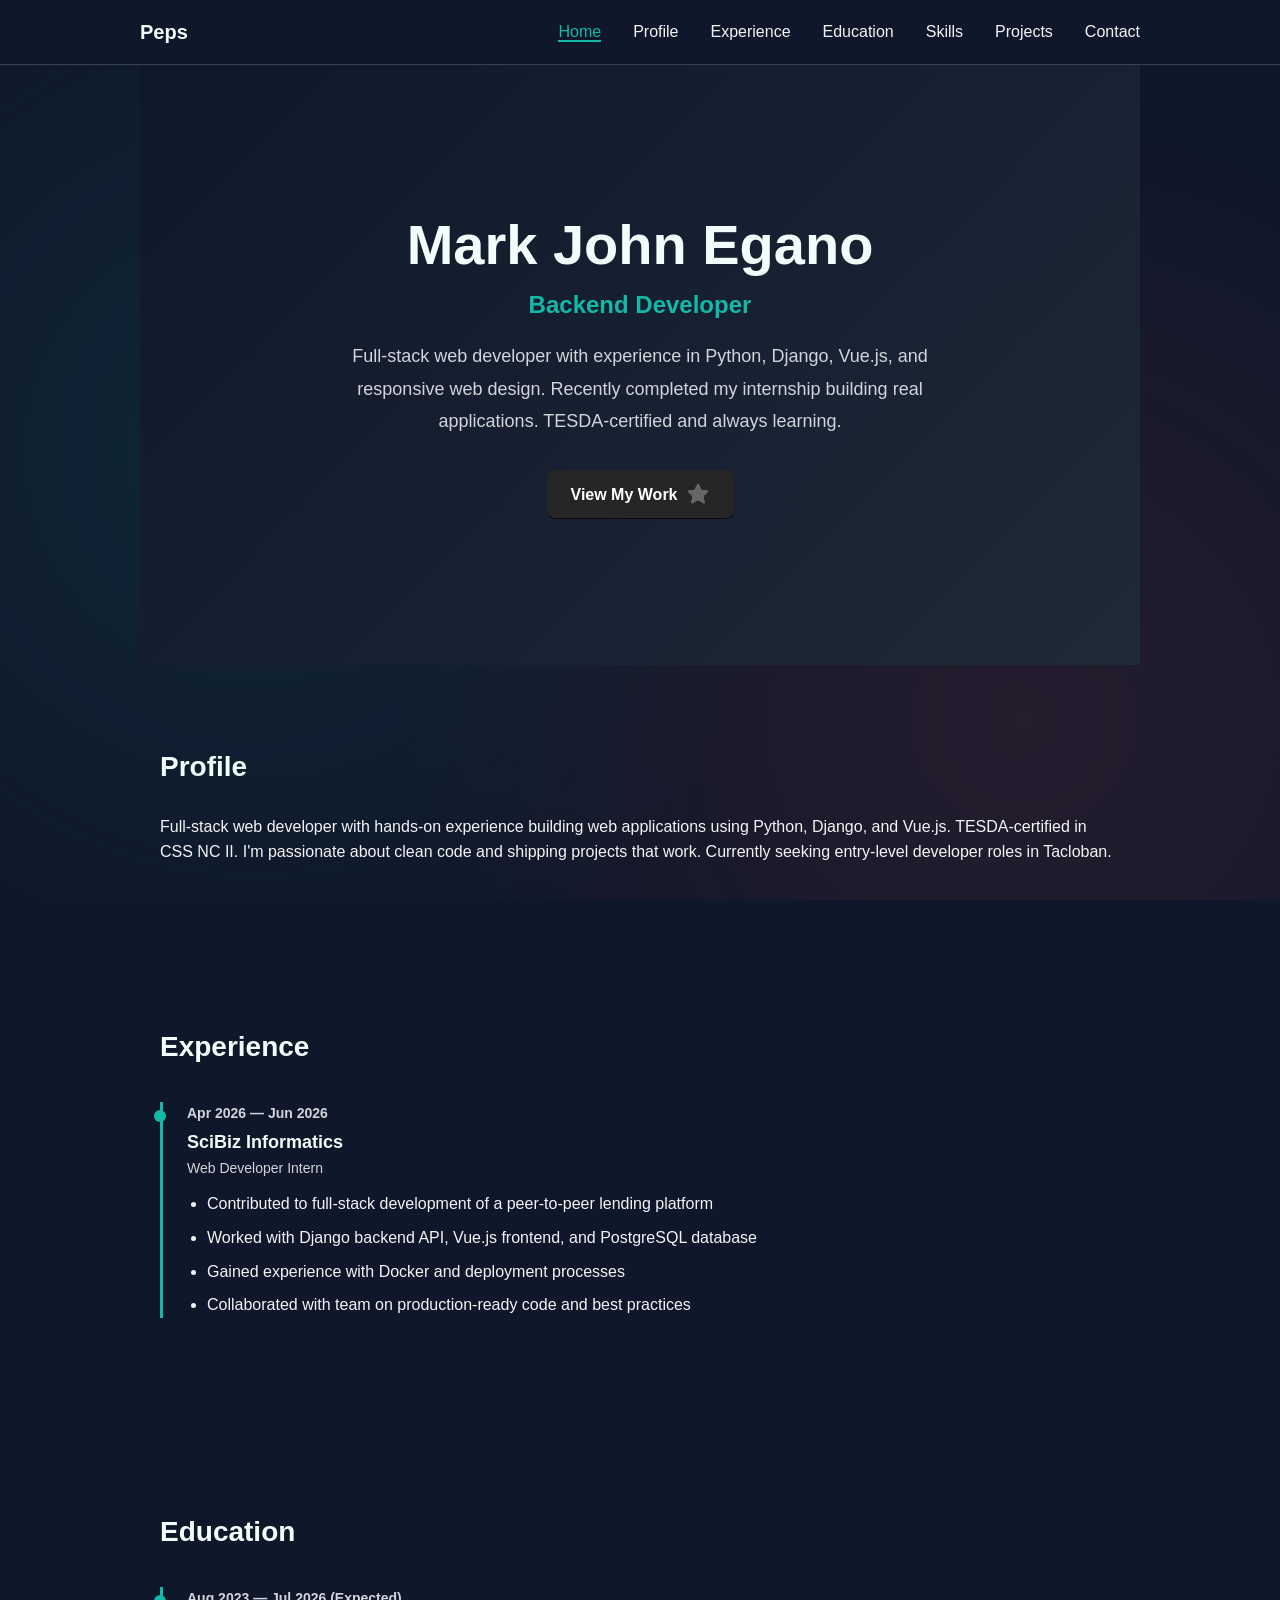
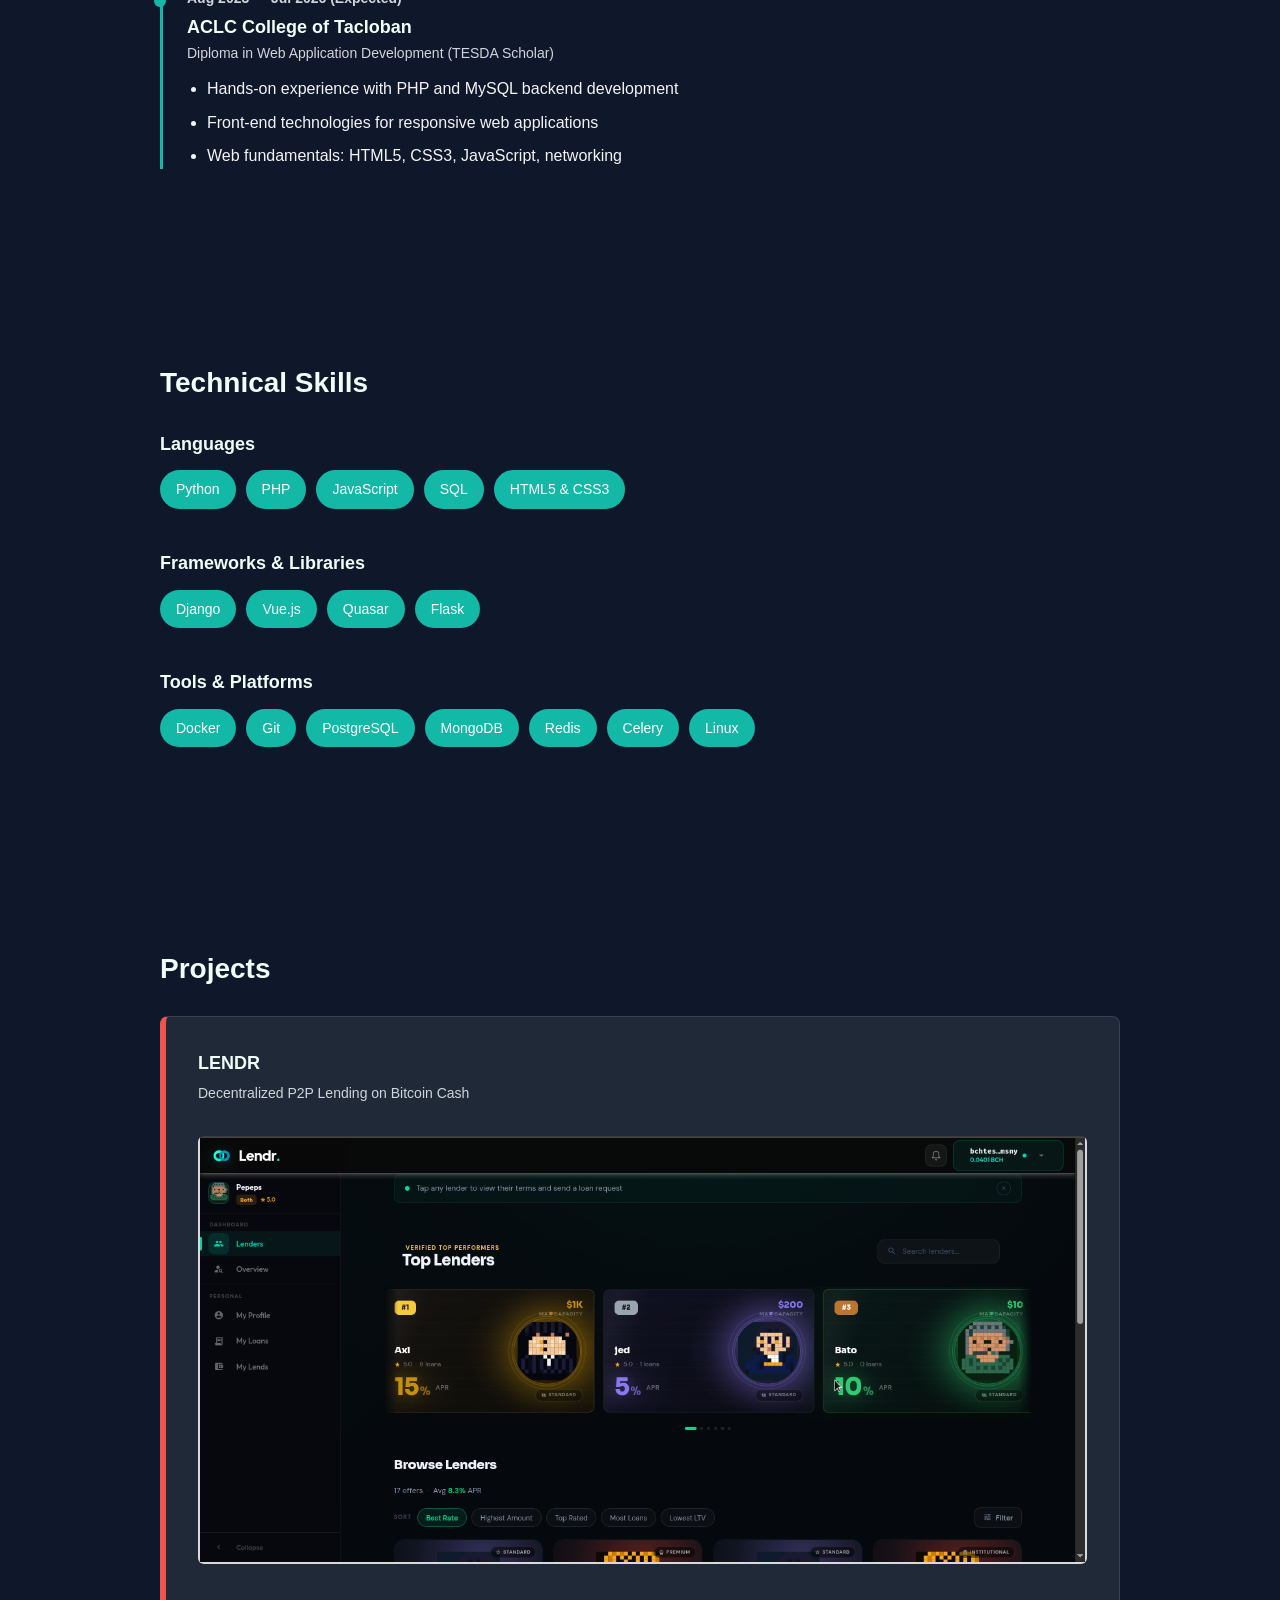
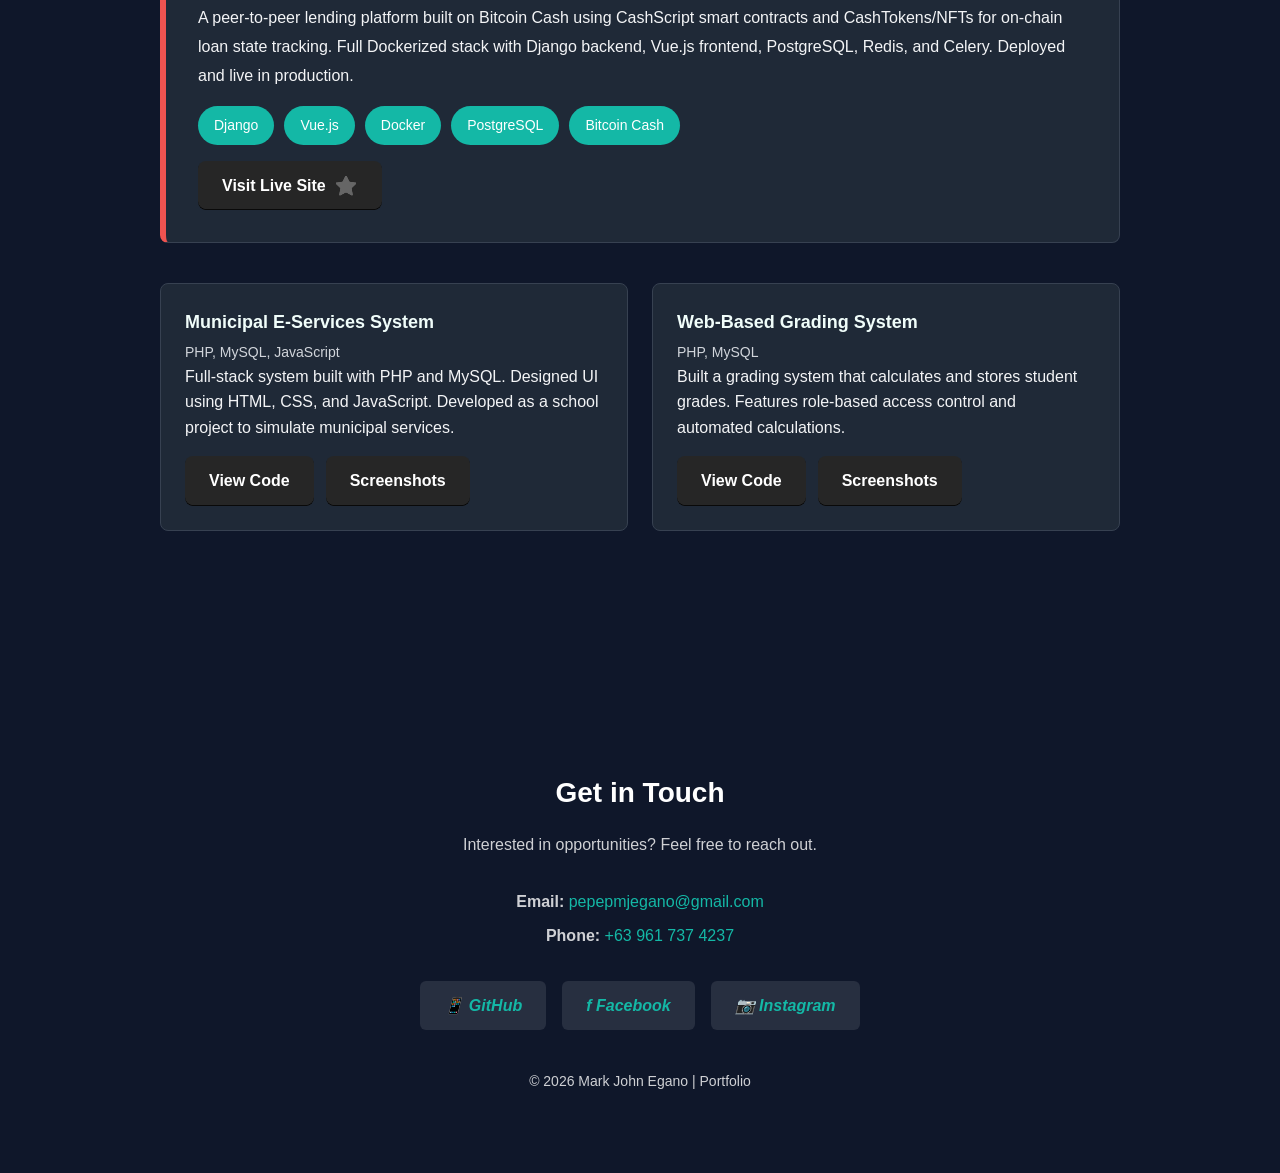
==== commit b388b9ec: "Update the projects screenshot page" ====
--- a/index.html
+++ b/index.html
@@ -18,8 +18,8 @@
             width: 100%;
             height: 100%;
             background:
-                radial-gradient(circle at 20% 50%, rgba(59, 130, 246, 0.1) 0%, transparent 50%),
-                radial-gradient(circle at 80% 80%, rgba(236, 72, 153, 0.1) 0%, transparent 50%);
+                radial-gradient(circle at 20% 50%, rgba(20, 184, 166, 0.1) 0%, transparent 50%),
+                radial-gradient(circle at 80% 80%, rgba(239, 83, 80, 0.1) 0%, transparent 50%);
             animation: move 15s ease-in-out infinite;
             pointer-events: none;
             z-index: -1;
@@ -60,7 +60,14 @@
             Full-stack web developer with experience in Python, Django, Vue.js, and responsive web design.
             Recently completed my internship building real applications. TESDA-certified and always learning.
         </p>
-        <a href="#projects" class="btn">View My Work</a>
+        <a href="#projects" class="sparkle-button">
+          <span>View My Work</span>
+          <svg class="sparkle" viewBox="0 0 24 24" width="24" height="24">
+            <path d="M12 2L15.09 8.26L22 9.27L17 14.14L18.18 21.02L12 17.77L5.82 21.02L7 14.14L2 9.27L8.91 8.26L12 2Z"/>
+            <path d="M12 2L15.09 8.26L22 9.27L17 14.14L18.18 21.02L12 17.77L5.82 21.02L7 14.14L2 9.27L8.91 8.26L12 2Z"/>
+            <path d="M12 2L15.09 8.26L22 9.27L17 14.14L18.18 21.02L12 17.77L5.82 21.02L7 14.14L2 9.27L8.91 8.26L12 2Z"/>
+          </svg>
+        </a>
     </div>
 </section>
 
@@ -172,7 +179,14 @@
         </div>
 
         <div class="project-links">
-            <a href="https://lendr.cash" class="btn" target="_blank">Visit Live Site</a>
+            <a href="https://lendr.cash" class="sparkle-button" target="_blank">
+              <span>Visit Live Site</span>
+              <svg class="sparkle" viewBox="0 0 24 24" width="24" height="24">
+                <path d="M12 2L15.09 8.26L22 9.27L17 14.14L18.18 21.02L12 17.77L5.82 21.02L7 14.14L2 9.27L8.91 8.26L12 2Z"/>
+                <path d="M12 2L15.09 8.26L22 9.27L17 14.14L18.18 21.02L12 17.77L5.82 21.02L7 14.14L2 9.27L8.91 8.26L12 2Z"/>
+                <path d="M12 2L15.09 8.26L22 9.27L17 14.14L18.18 21.02L12 17.77L5.82 21.02L7 14.14L2 9.27L8.91 8.26L12 2Z"/>
+              </svg>
+            </a>
         </div>
     </div>
 
@@ -185,8 +199,8 @@
                 Developed as a school project to simulate municipal services.
             </p>
             <div class="project-links">
-                <a href="https://github.com/peps01/municipal-e-services" class="btn-secondary" target="_blank">View Code</a>
-                <a href="projects/municipal.html" class="btn-secondary">Screenshots</a>
+                <a href="https://github.com/peps01/municipal-e-services" class="sparkle-button" target="_blank"><span>View Code</span></a>
+                <a href="projects/municipal.html" class="sparkle-button"><span>Screenshots</span></a>
             </div>
         </div>
 
@@ -198,8 +212,8 @@
                 access control and automated calculations.
             </p>
             <div class="project-links">
-                <a href="https://github.com/peps01/grading_system" class="btn-secondary" target="_blank">View Code</a>
-                <a href="projects/grading.html" class="btn-secondary">Screenshots</a>
+                <a href="https://github.com/peps01/grading_system" class="sparkle-button" target="_blank"><span>View Code</span></a>
+                <a href="projects/grading.html" class="sparkle-button"><span>Screenshots</span></a>
             </div>
         </div>
     </div>
--- a/style.css
+++ b/style.css
@@ -1,13 +1,14 @@
 /* Color Palette */
 :root {
-  --primary: #F3F4F6;
-  --secondary: #3B82F6;
-  --accent: #EC4899;
-  --text-dark: #E5E7EB;
-  --text-light: #9CA3AF;
+  --primary: #F0FDFA;
+  --secondary: #14B8A6;
+  --accent: #EF5350;
+  --text-dark: #F3F4F6;
+  --text-light: #D1D5DB;
   --bg-white: #0F172A;
   --bg-gray: #1F2937;
   --border: #374151;
+  --transition: 0.3s ease;
 }
 
 /* Reset */
@@ -31,37 +32,145 @@
 p { color: var(--text-dark); font-size: 16px; }
 small { color: var(--text-light); font-size: 14px; }
 
-/* Buttons */
-.btn {
-  display: inline-block;
+/* Sparkle Button */
+.sparkle-button {
+  --active: 0;
+  --bg: radial-gradient(
+    40% 50% at center 100%,
+    hsl(173 calc(var(--active) * 85%) 60% / var(--active)),
+    transparent
+  ),
+  radial-gradient(
+    80% 100% at center 120%,
+    hsl(173 calc(var(--active) * 85%) 55% / var(--active)),
+    transparent
+  ),
+  hsl(173 calc(var(--active) * 85%) calc((var(--active) * 40%) + 15%));
+  
+  background: var(--bg);
+  font-size: 1rem;
+  font-weight: 600;
+  border: 0;
+  cursor: pointer;
   padding: 12px 24px;
-  background: var(--secondary);
-  color: white;
+  display: inline-flex;
+  align-items: center;
+  gap: 0.5em;
+  white-space: nowrap;
+  border-radius: 8px;
+  position: relative;
   text-decoration: none;
-  border-radius: 6px;
-  font-weight: 600;
-  transition: all 0.3s ease;
-  border: none;
-  cursor: pointer;
-}
-.btn:hover { transform: translateY(-2px); box-shadow: 0 8px 16px rgba(59, 130, 246, 0.4); }
-
-.btn-secondary {
-  display: inline-block;
-  padding: 10px 18px;
-  background: var(--bg-gray);
-  color: var(--secondary);
-  text-decoration: none;
-  border: 1px solid var(--border);
-  border-radius: 6px;
-  font-size: 14px;
-  font-weight: 600;
-  transition: all 0.3s;
-}
-.btn-secondary:hover {
-  background: var(--secondary);
-  color: white;
-  border-color: var(--secondary);
+  color: #fff;
+  
+  box-shadow: 
+    0 0 calc(var(--active) * 1em) calc(var(--active) * 0.3em) hsl(173 85% 45% / 0.3),
+    0 0em 0 0 hsl(173 calc(var(--active) * 85%) calc((var(--active) * 50%) + 30%)) inset,
+    0 -0.05em 0 0 hsl(173 calc(var(--active) * 85%) calc(var(--active) * 60%)) inset;
+  
+  transition: box-shadow var(--transition), scale var(--transition), background var(--transition);
+  scale: calc(1 + (var(--active) * 0.03));
+}
+
+.sparkle-button:active {
+  scale: 1;
+}
+
+.sparkle path {
+  color: hsl(0 calc(var(--active) * 100%) calc((var(--active) * 70%) + 40%));
+  transform-box: fill-box;
+  transform-origin: center;
+  fill: currentColor;
+  stroke: currentColor;
+  animation-delay: calc((var(--transition) * 1.5) + (var(--delay) * 1s));
+  animation-duration: 0.6s;
+  transition: color var(--transition);
+}
+
+.sparkle-button:is(:hover, :focus-visible) path {
+  animation-name: sparkle-bounce;
+}
+
+@keyframes sparkle-bounce {
+  35%, 65% {
+    scale: var(--scale);
+  }
+}
+
+.sparkle path:nth-of-type(1) {
+  --scale: 0.5;
+  --delay: 0.1;
+}
+
+.sparkle path:nth-of-type(2) {
+  --scale: 1.5;
+  --delay: 0.2;
+}
+
+.sparkle path:nth-of-type(3) {
+  --scale: 2.5;
+  --delay: 0.35;
+}
+
+.sparkle-button:before {
+  content: "";
+  position: absolute;
+  inset: -0.15em;
+  z-index: -1;
+  border: 2px solid hsl(173 85% 45% / 0.5);
+  border-radius: 8px;
+  opacity: var(--active, 0);
+  transition: opacity var(--transition);
+}
+
+.spark {
+  position: absolute;
+  inset: 0;
+  border-radius: 8px;
+  rotate: 0deg;
+  overflow: hidden;
+  mask: linear-gradient(white, transparent 50%);
+  --spark: 2s;
+  animation: sparkle-flip calc(var(--spark) * 2) infinite steps(2, end);
+}
+
+@keyframes sparkle-flip {
+  to {
+    rotate: 360deg;
+  }
+}
+
+.spark:before {
+  content: "";
+  position: absolute;
+  width: 200%;
+  aspect-ratio: 1;
+  top: 0%;
+  left: 50%;
+  z-index: -1;
+  translate: -50% -15%;
+  opacity: calc((var(--active)) + 0.3);
+  background: conic-gradient(
+    from 0deg,
+    transparent 0 340deg,
+    hsl(173 85% 50% / 0.8) 360deg
+  );
+  transition: opacity var(--transition);
+  animation: sparkle-rotate var(--spark) linear infinite both;
+}
+
+@keyframes sparkle-rotate {
+  to {
+    transform: rotate(90deg);
+  }
+}
+
+.sparkle-button:is(:hover, :focus-visible) {
+  --active: 1;
+  --play-state: running;
+}
+
+.sparkle-button:is(:hover, :focus-visible) path {
+  color: hsl(0 100% 50%);
 }
 
 /* Cards */
@@ -264,7 +373,7 @@
   .hero-description { font-size: 16px; }
 
   .projects-grid { grid-template-columns: 1fr; }
-  .btn { font-size: 14px; padding: 10px 20px; }
+  .sparkle-button { padding: 10px 18px; font-size: 0.95rem; }
 
   .social-links { gap: 12px; }
 }
@@ -279,4 +388,5 @@
   .hero-description { font-size: 15px; }
   .social-links { gap: 8px; }
   .social-btn { padding: 10px 16px; font-size: 13px; }
-}
+  .sparkle-button { padding: 8px 14px; font-size: 0.9rem; }
+}
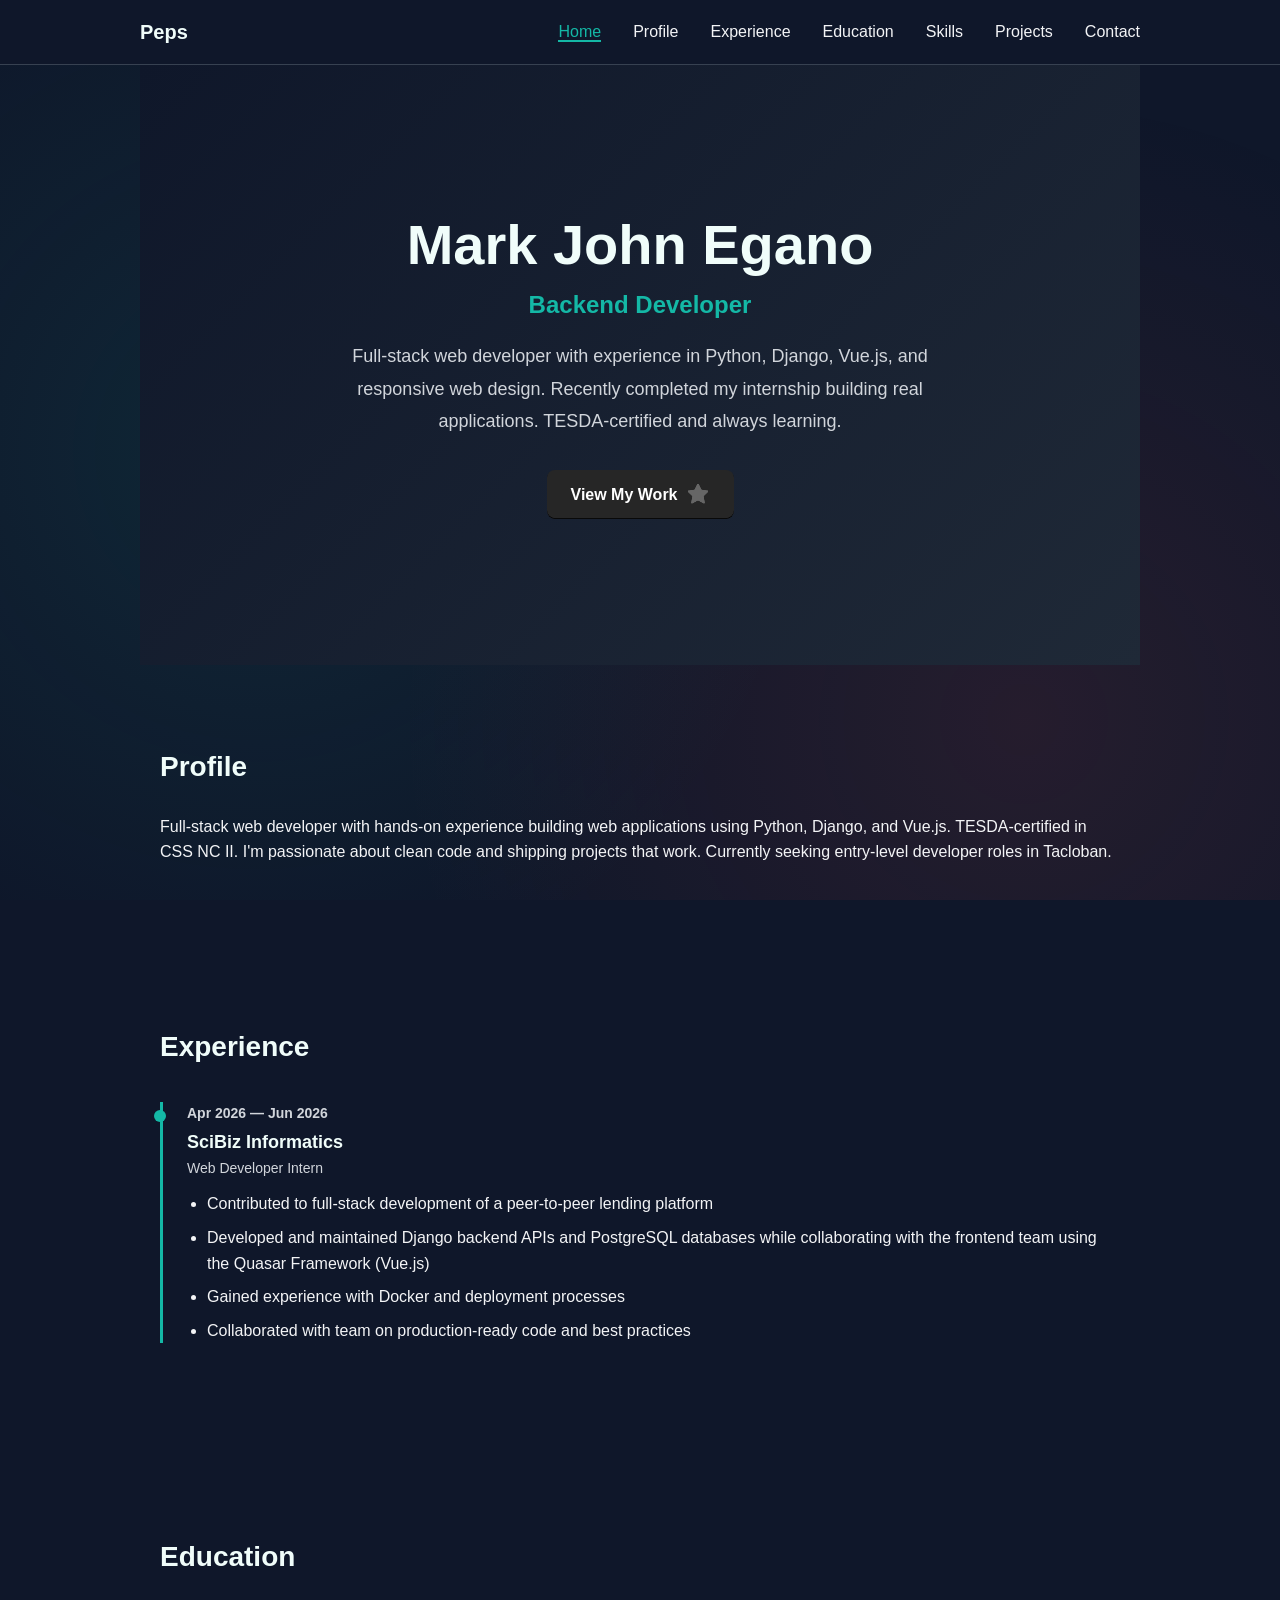
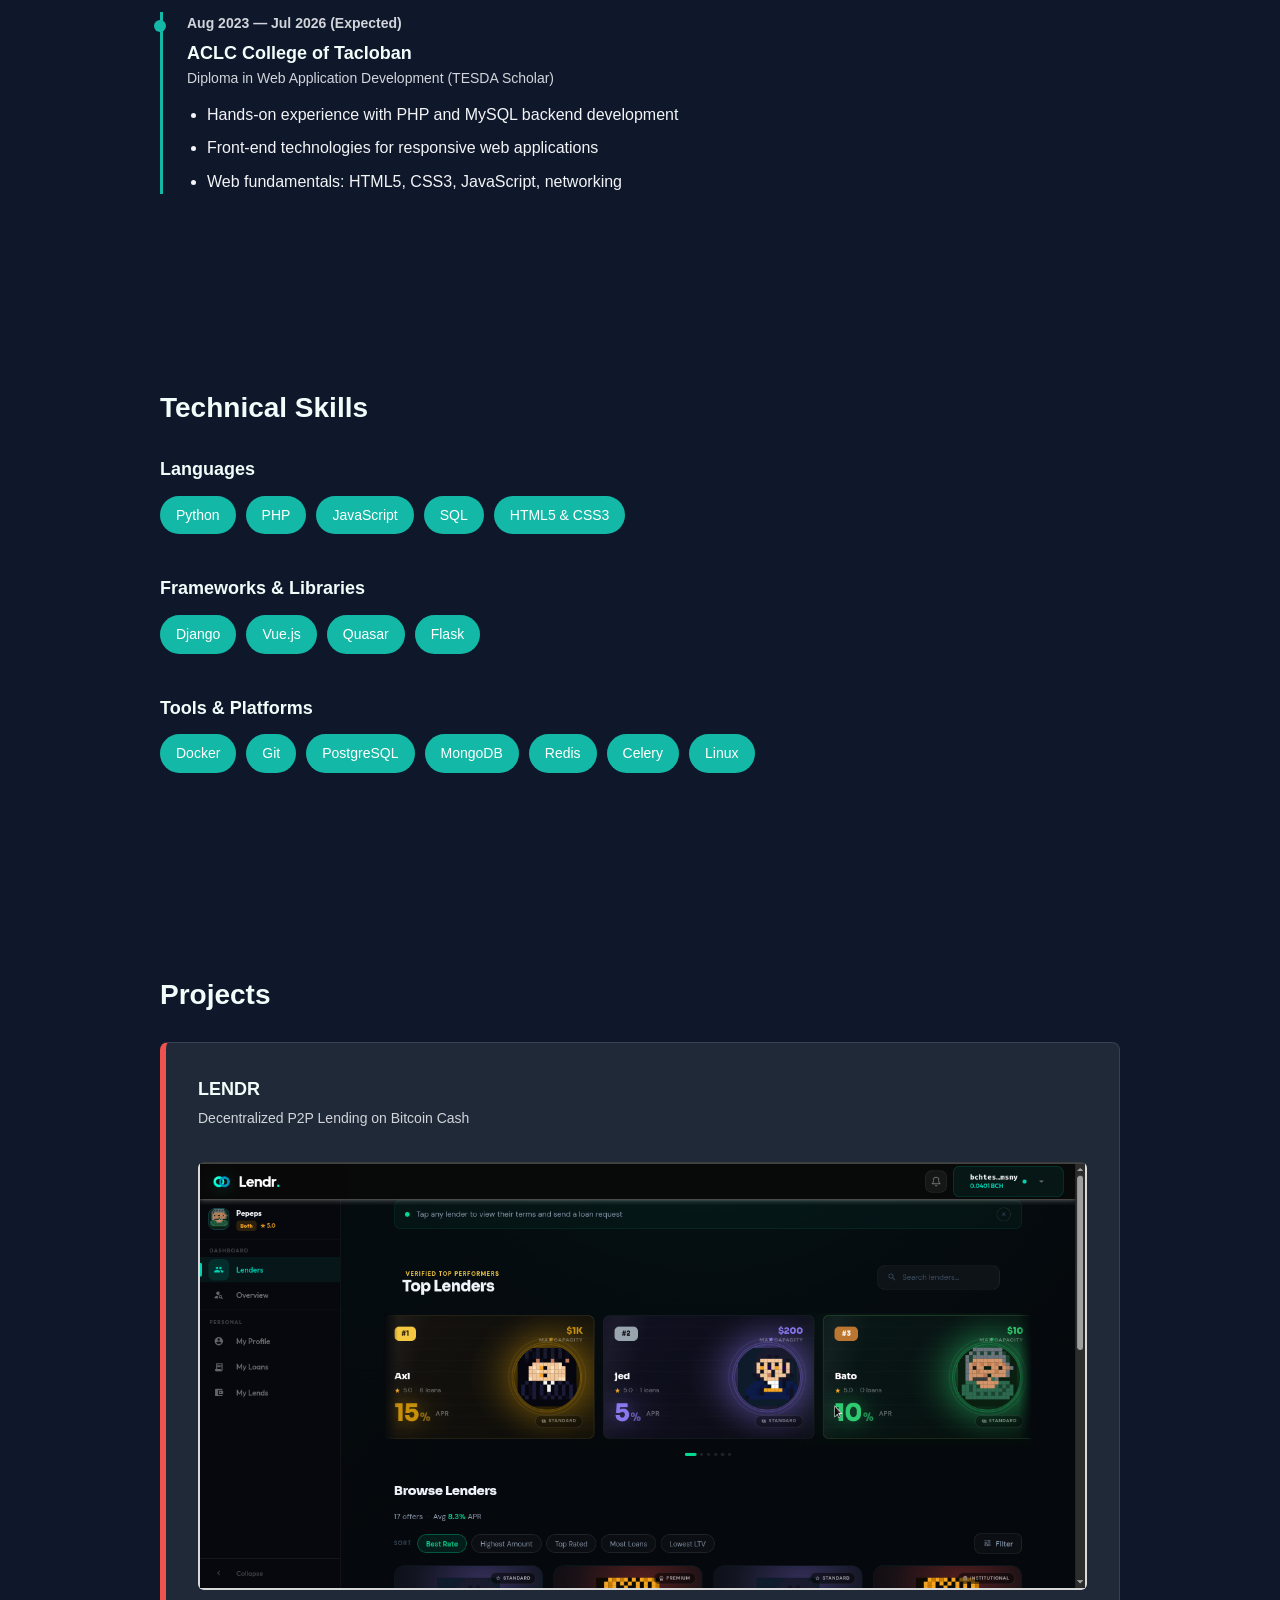
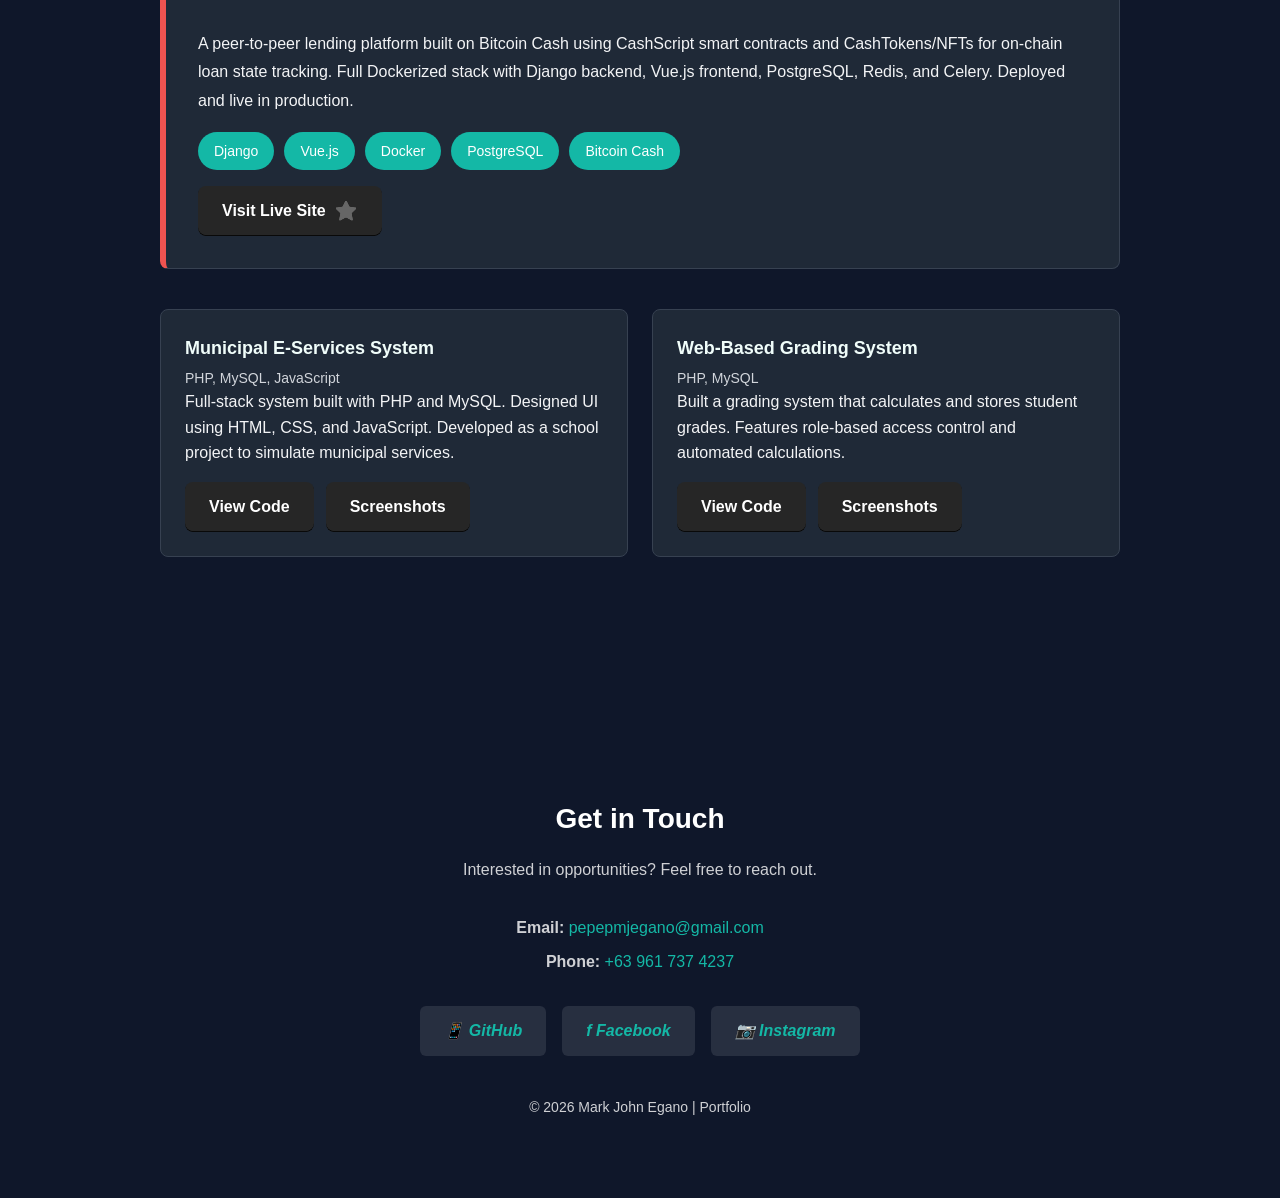
==== commit f1a010a8: "Update index file" ====
--- a/index.html
+++ b/index.html
@@ -89,7 +89,7 @@
             <p class="role-title">Web Developer Intern</p>
             <ul>
                 <li>Contributed to full-stack development of a peer-to-peer lending platform</li>
-                <li>Worked with Django backend API, Vue.js frontend, and PostgreSQL database</li>
+                <li>Developed and maintained Django backend APIs and PostgreSQL databases while collaborating with the frontend team using the Quasar Framework (Vue.js)</li>
                 <li>Gained experience with Docker and deployment processes</li>
                 <li>Collaborated with team on production-ready code and best practices</li>
             </ul>
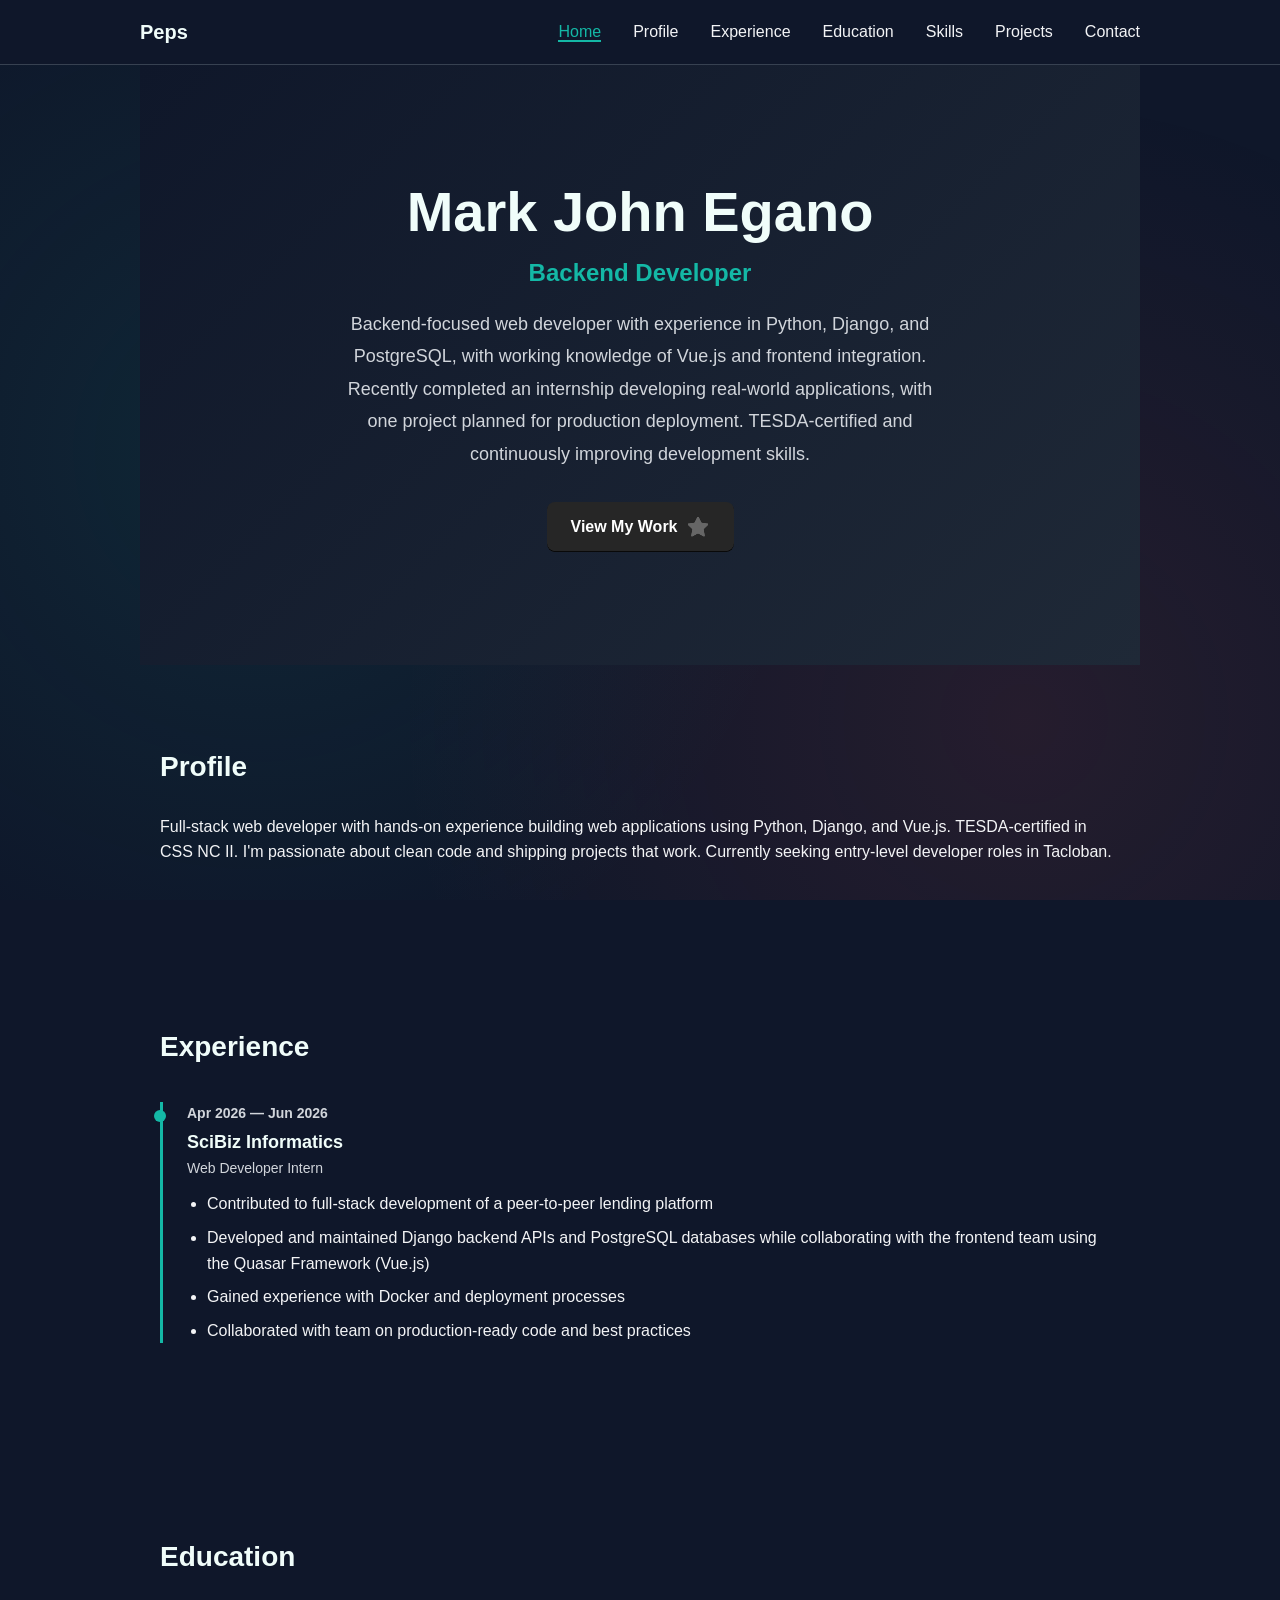
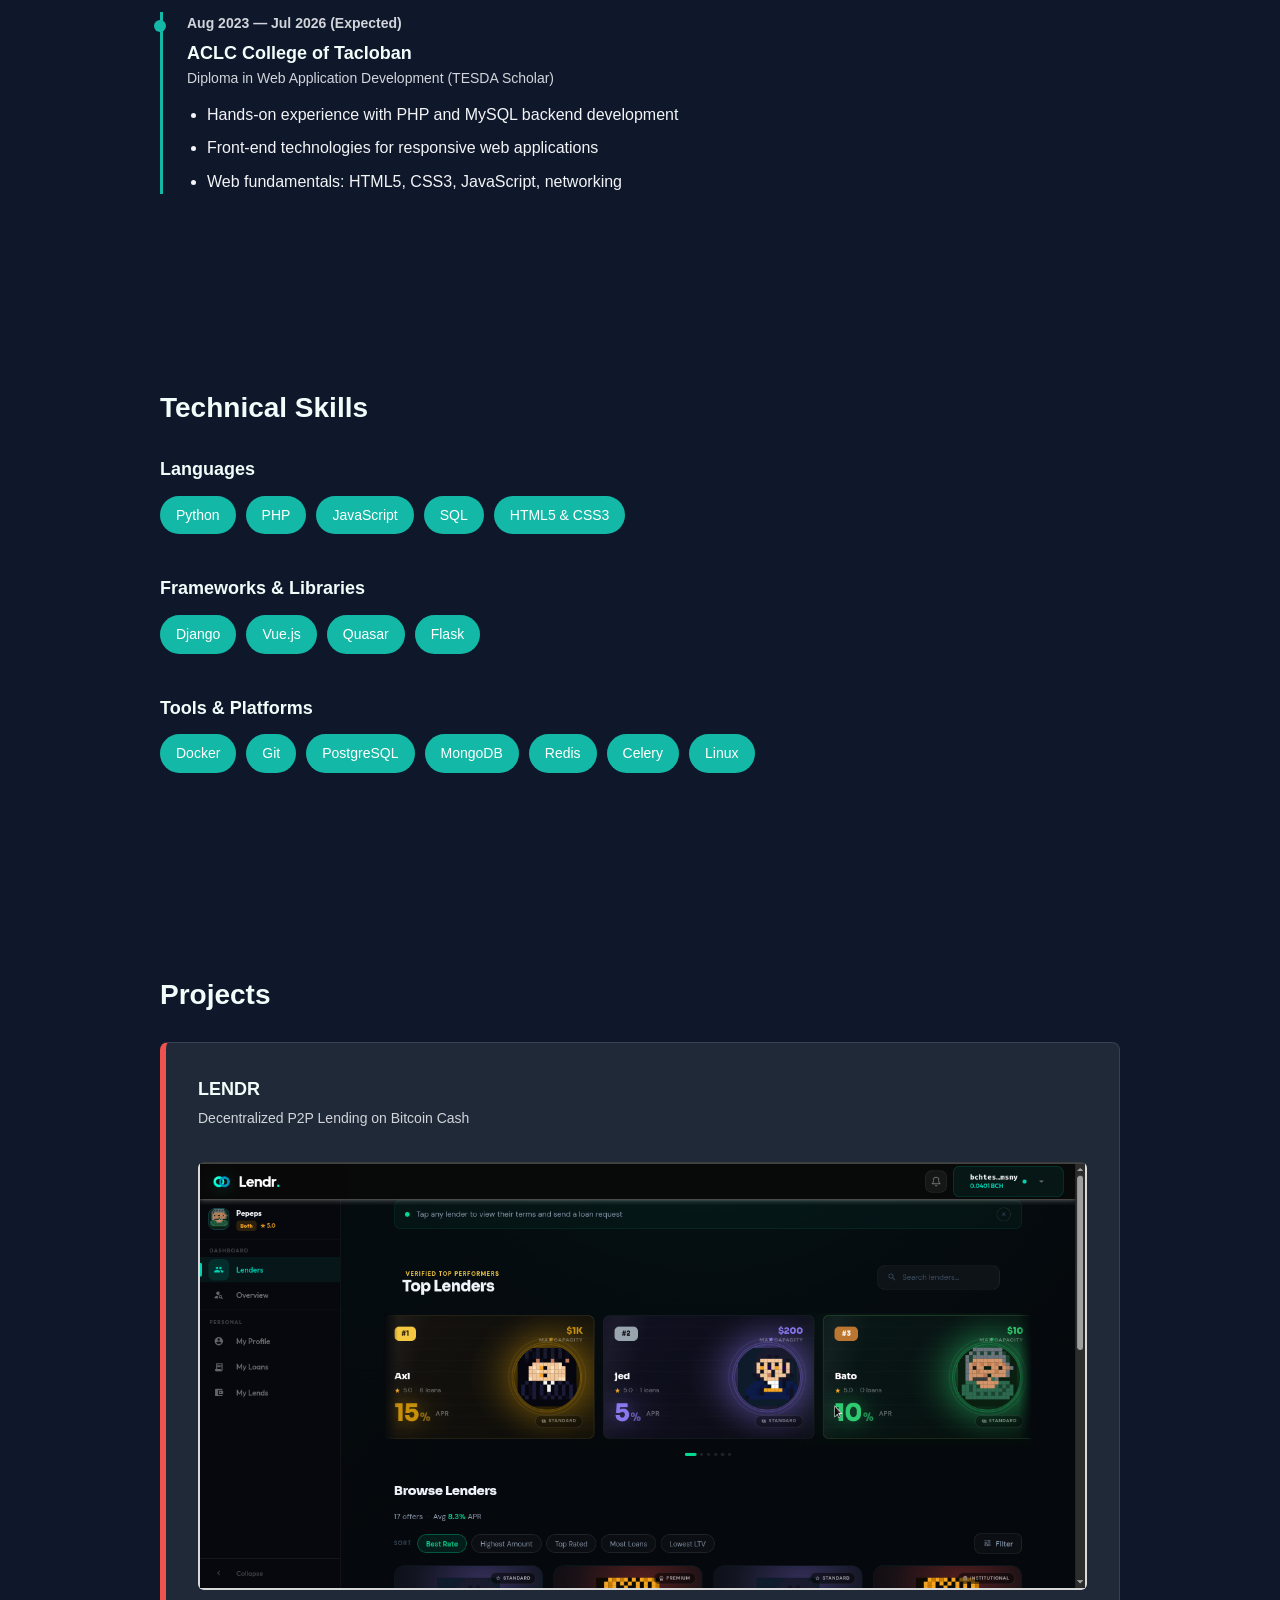
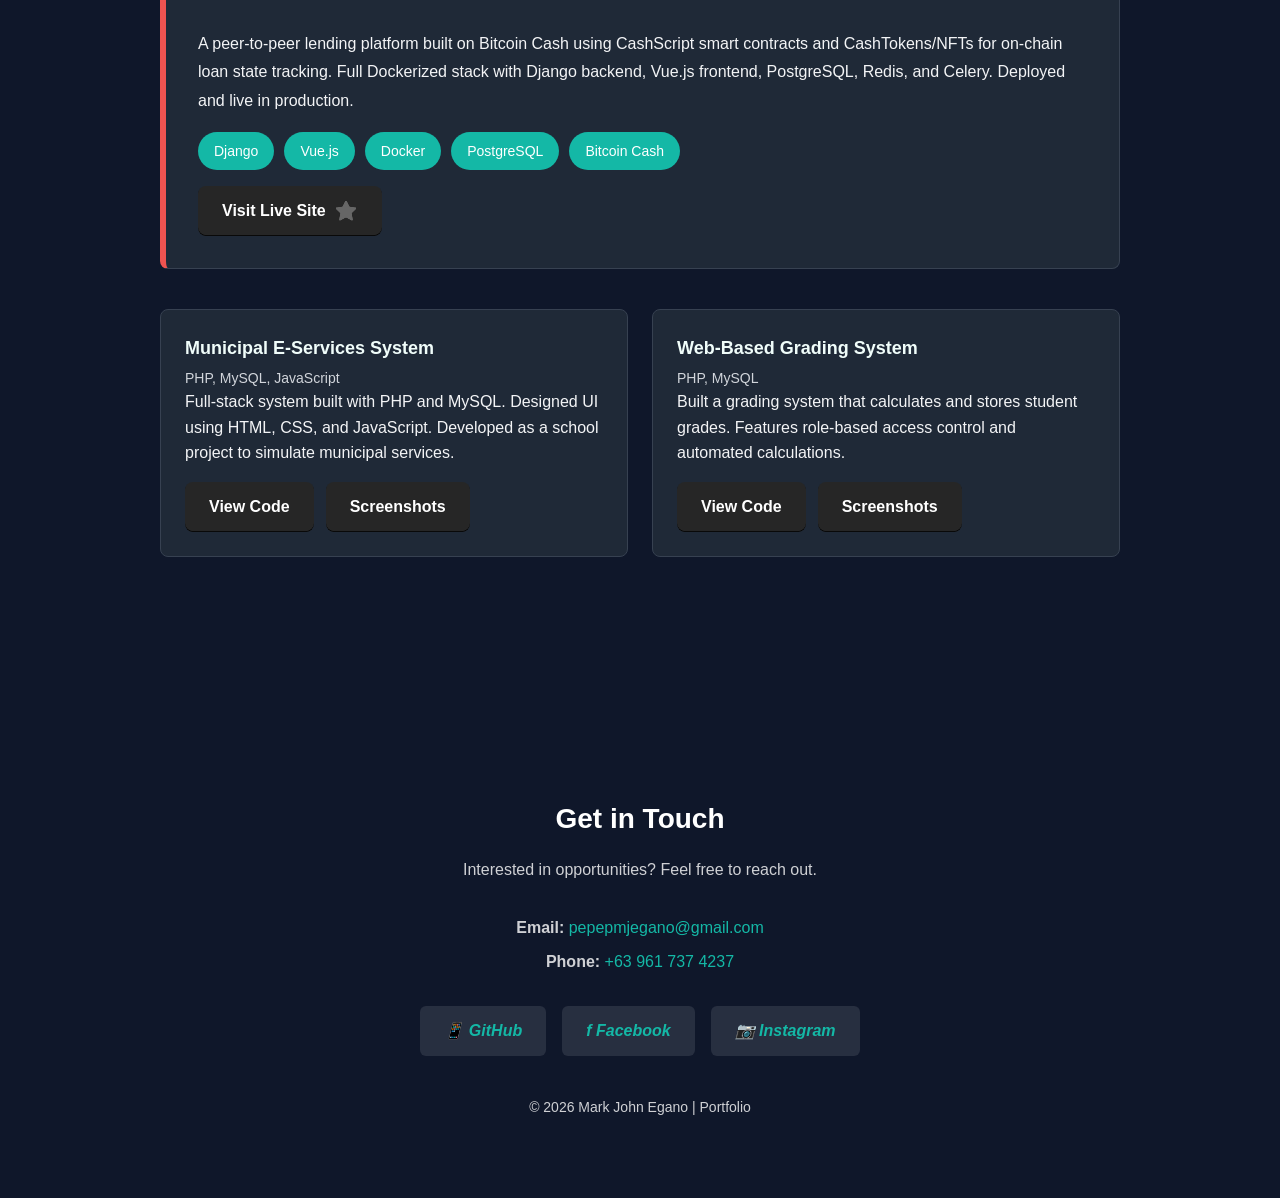
==== commit c9e949fe: "Update index.html" ====
--- a/index.html
+++ b/index.html
@@ -57,9 +57,10 @@
         <h1>Mark John Egano</h1>
         <p class="hero-tagline">Backend Developer</p>
         <p class="hero-description">
-            Full-stack web developer with experience in Python, Django, Vue.js, and responsive web design.
-            Recently completed my internship building real applications. TESDA-certified and always learning.
-        </p>
+    Backend-focused web developer with experience in Python, Django, and PostgreSQL, with working knowledge of Vue.js and frontend integration.
+    Recently completed an internship developing real-world applications, with one project planned for production deployment.
+    TESDA-certified and continuously improving development skills.
+</p>
         <a href="#projects" class="sparkle-button">
           <span>View My Work</span>
           <svg class="sparkle" viewBox="0 0 24 24" width="24" height="24">
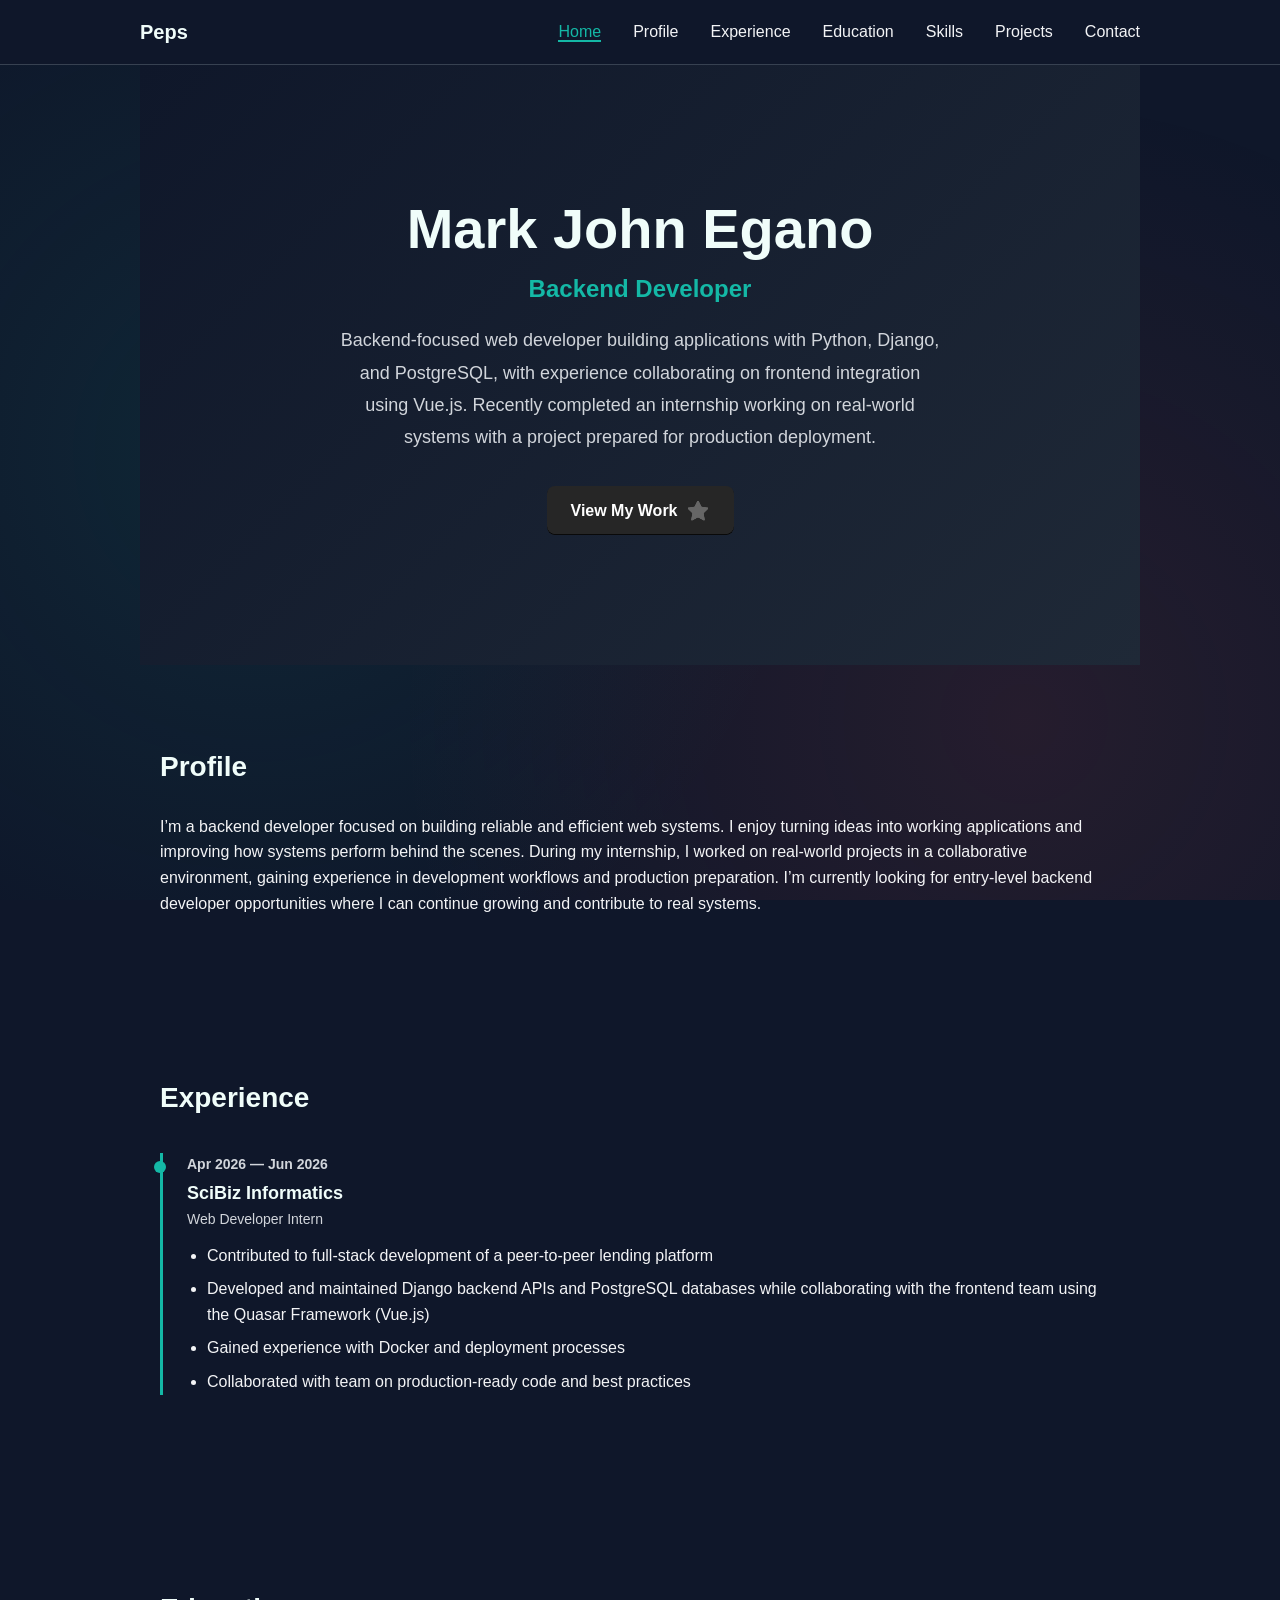
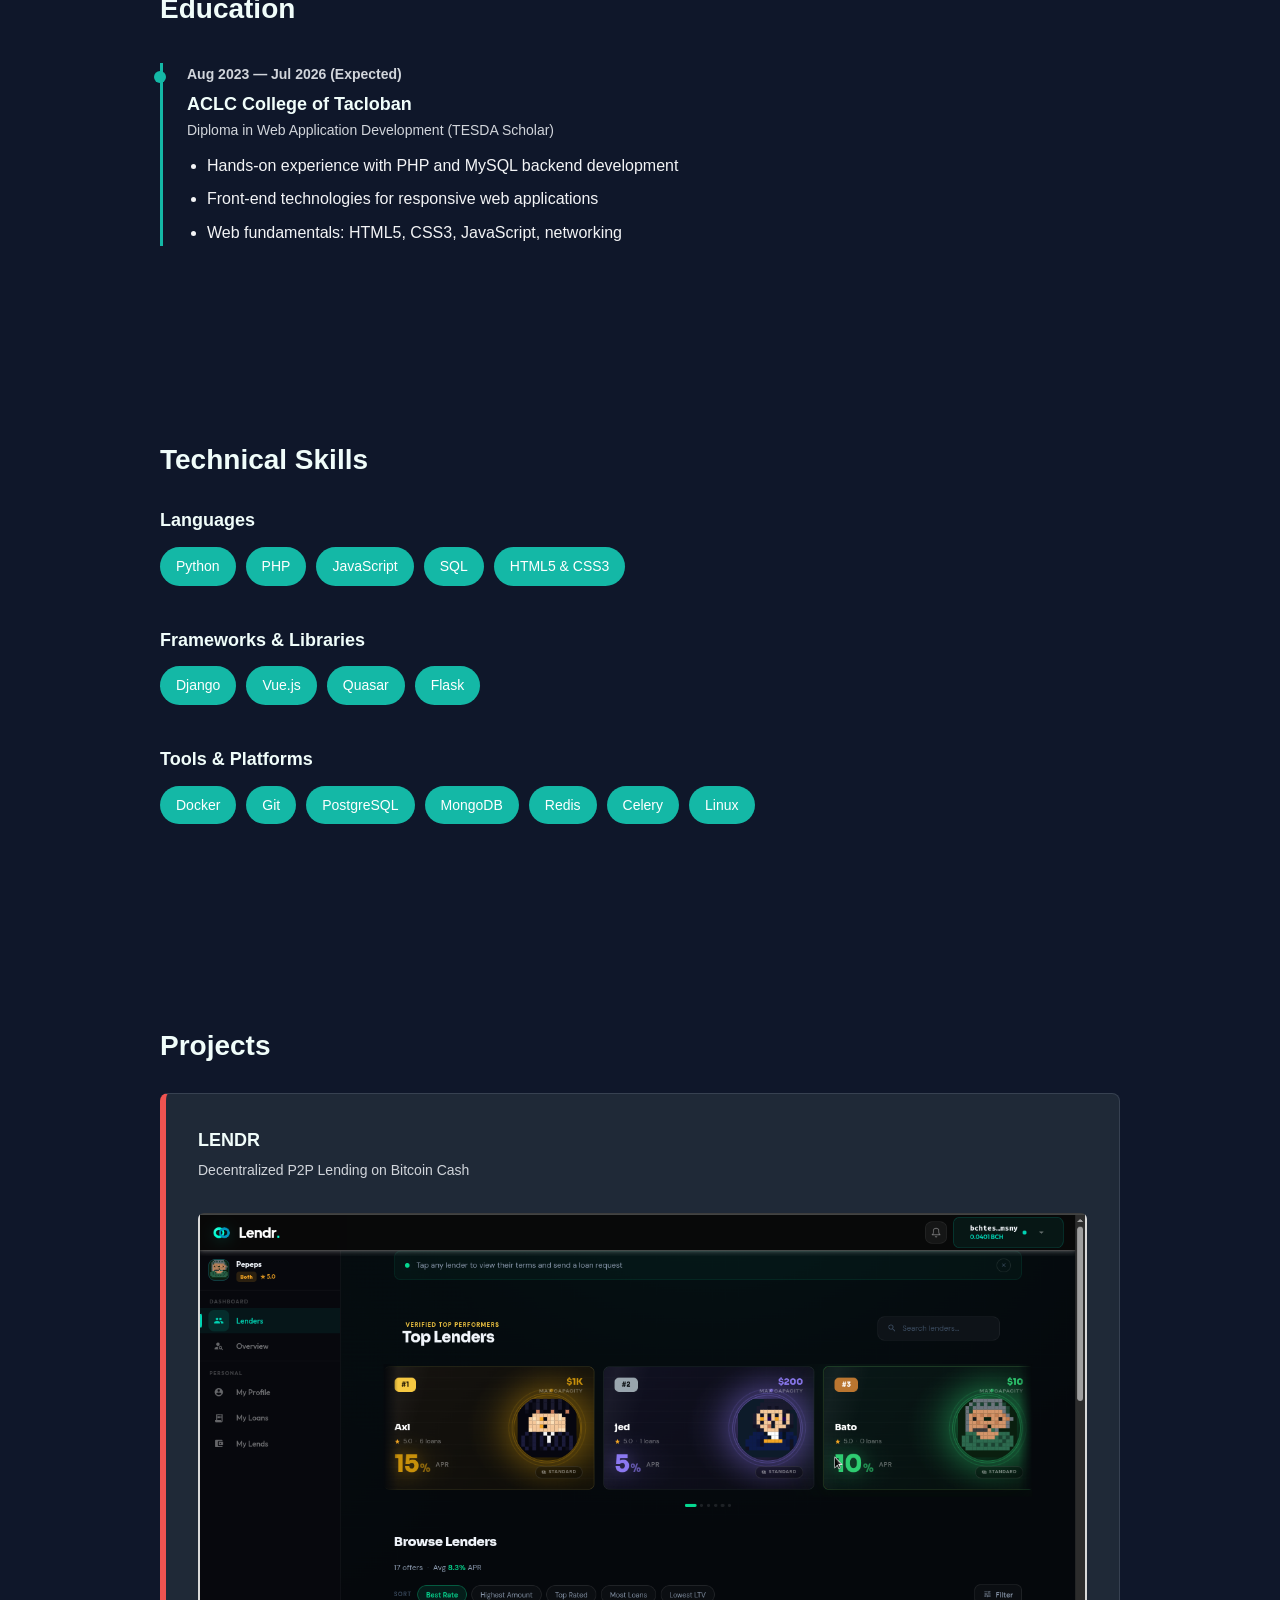
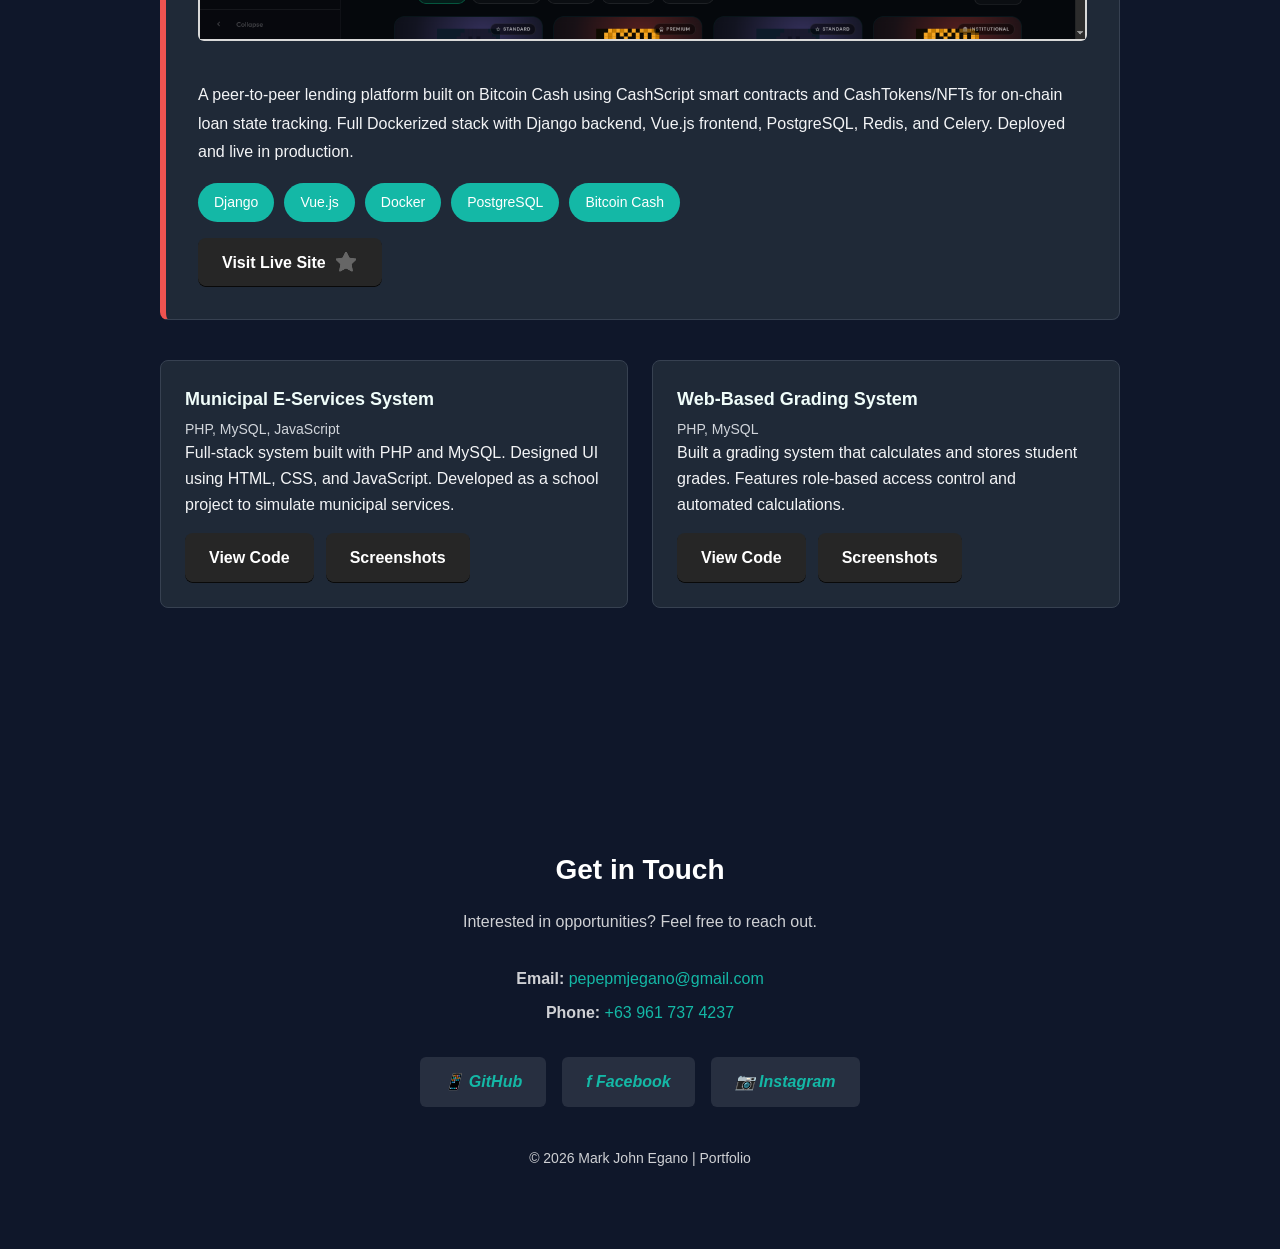
==== commit 5dd8de2c: "Updated details" ====
--- a/index.html
+++ b/index.html
@@ -56,10 +56,9 @@
     <div class="hero-content">
         <h1>Mark John Egano</h1>
         <p class="hero-tagline">Backend Developer</p>
-        <p class="hero-description">
-    Backend-focused web developer with experience in Python, Django, and PostgreSQL, with working knowledge of Vue.js and frontend integration.
-    Recently completed an internship developing real-world applications, with one project planned for production deployment.
-    TESDA-certified and continuously improving development skills.
+<p class="hero-description">
+    Backend-focused web developer building applications with Python, Django, and PostgreSQL, with experience collaborating on frontend integration using Vue.js.
+    Recently completed an internship working on real-world systems with a project prepared for production deployment.
 </p>
         <a href="#projects" class="sparkle-button">
           <span>View My Work</span>
@@ -75,9 +74,10 @@
 <section id="about">
     <h2>Profile</h2>
     <p>
-        Full-stack web developer with hands-on experience building web applications using Python,
-        Django, and Vue.js. TESDA-certified in CSS NC II. I'm passionate about clean code and
-        shipping projects that work. Currently seeking entry-level developer roles in Tacloban.
+        I’m a backend developer focused on building reliable and efficient web systems.
+        I enjoy turning ideas into working applications and improving how systems perform behind the scenes.
+        During my internship, I worked on real-world projects in a collaborative environment, gaining experience in development workflows and production preparation.
+        I’m currently looking for entry-level backend developer opportunities where I can continue growing and contribute to real systems.
     </p>
 </section>
 
